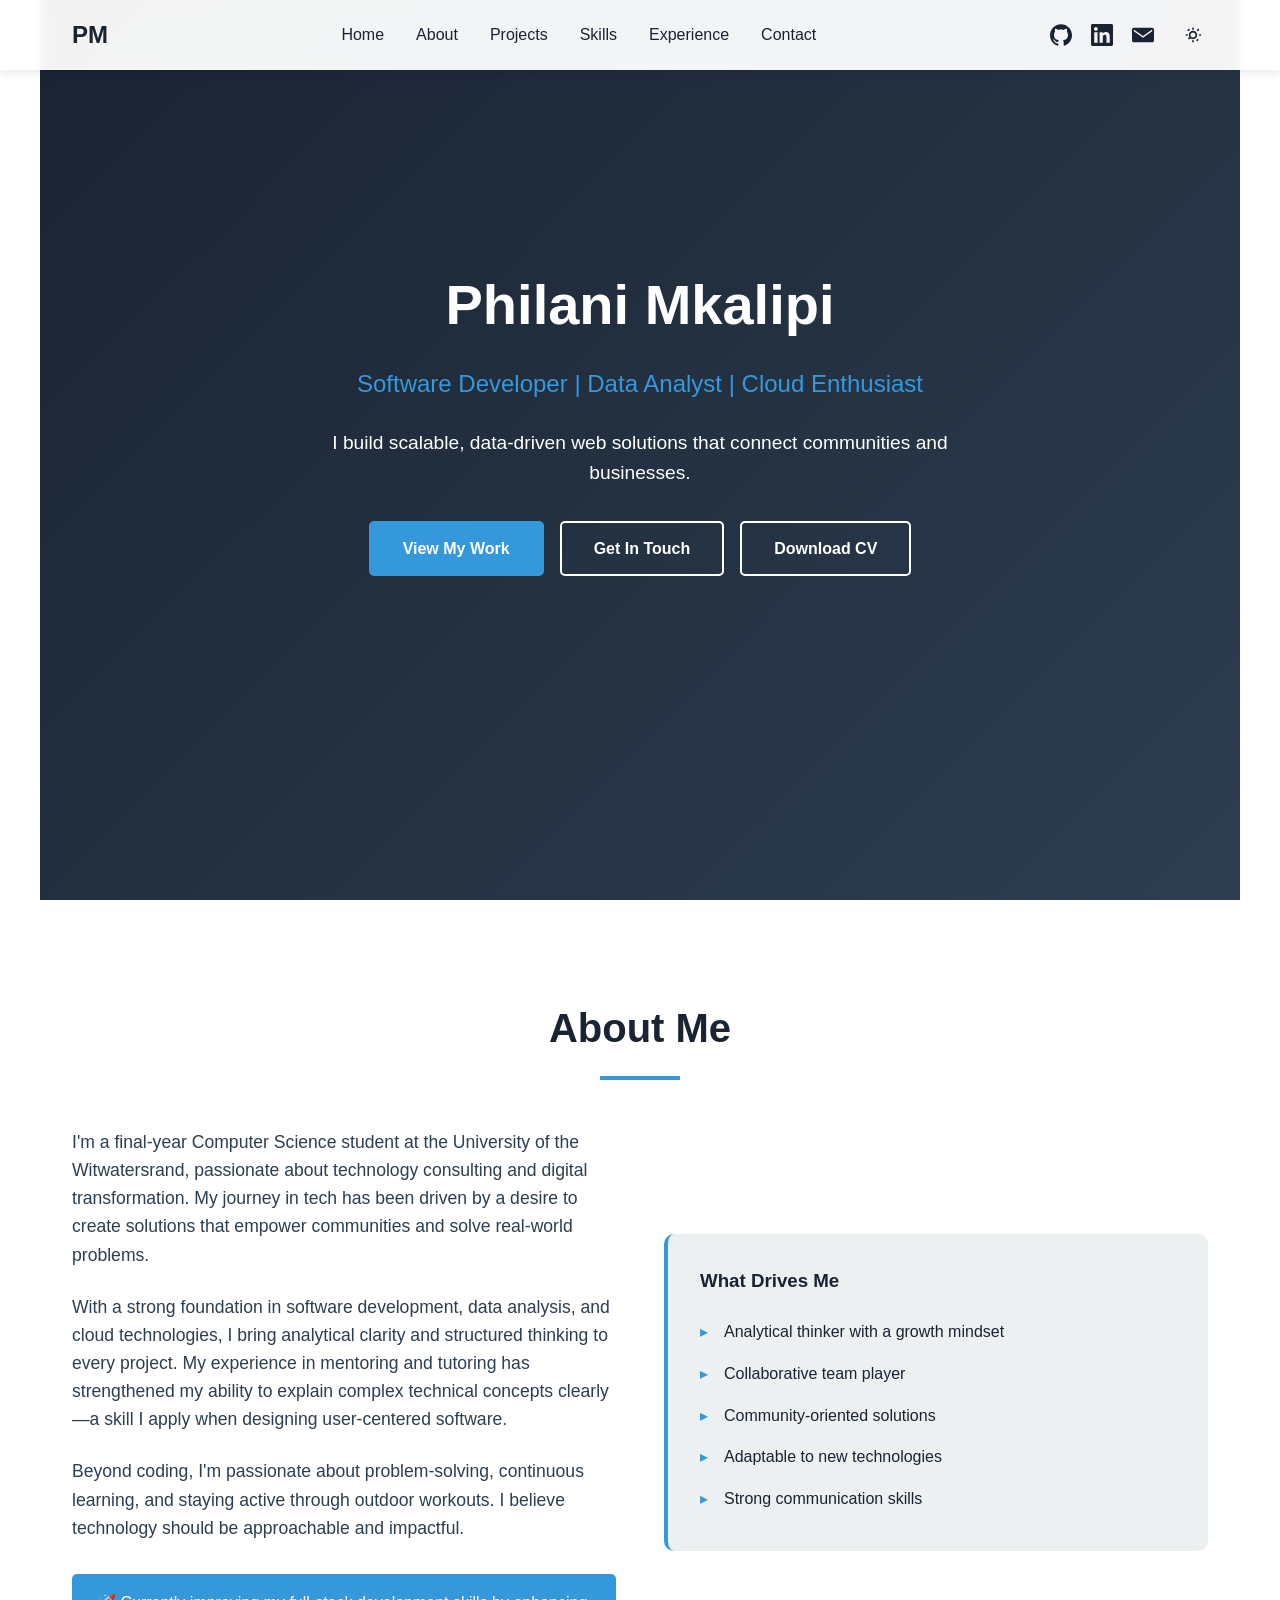
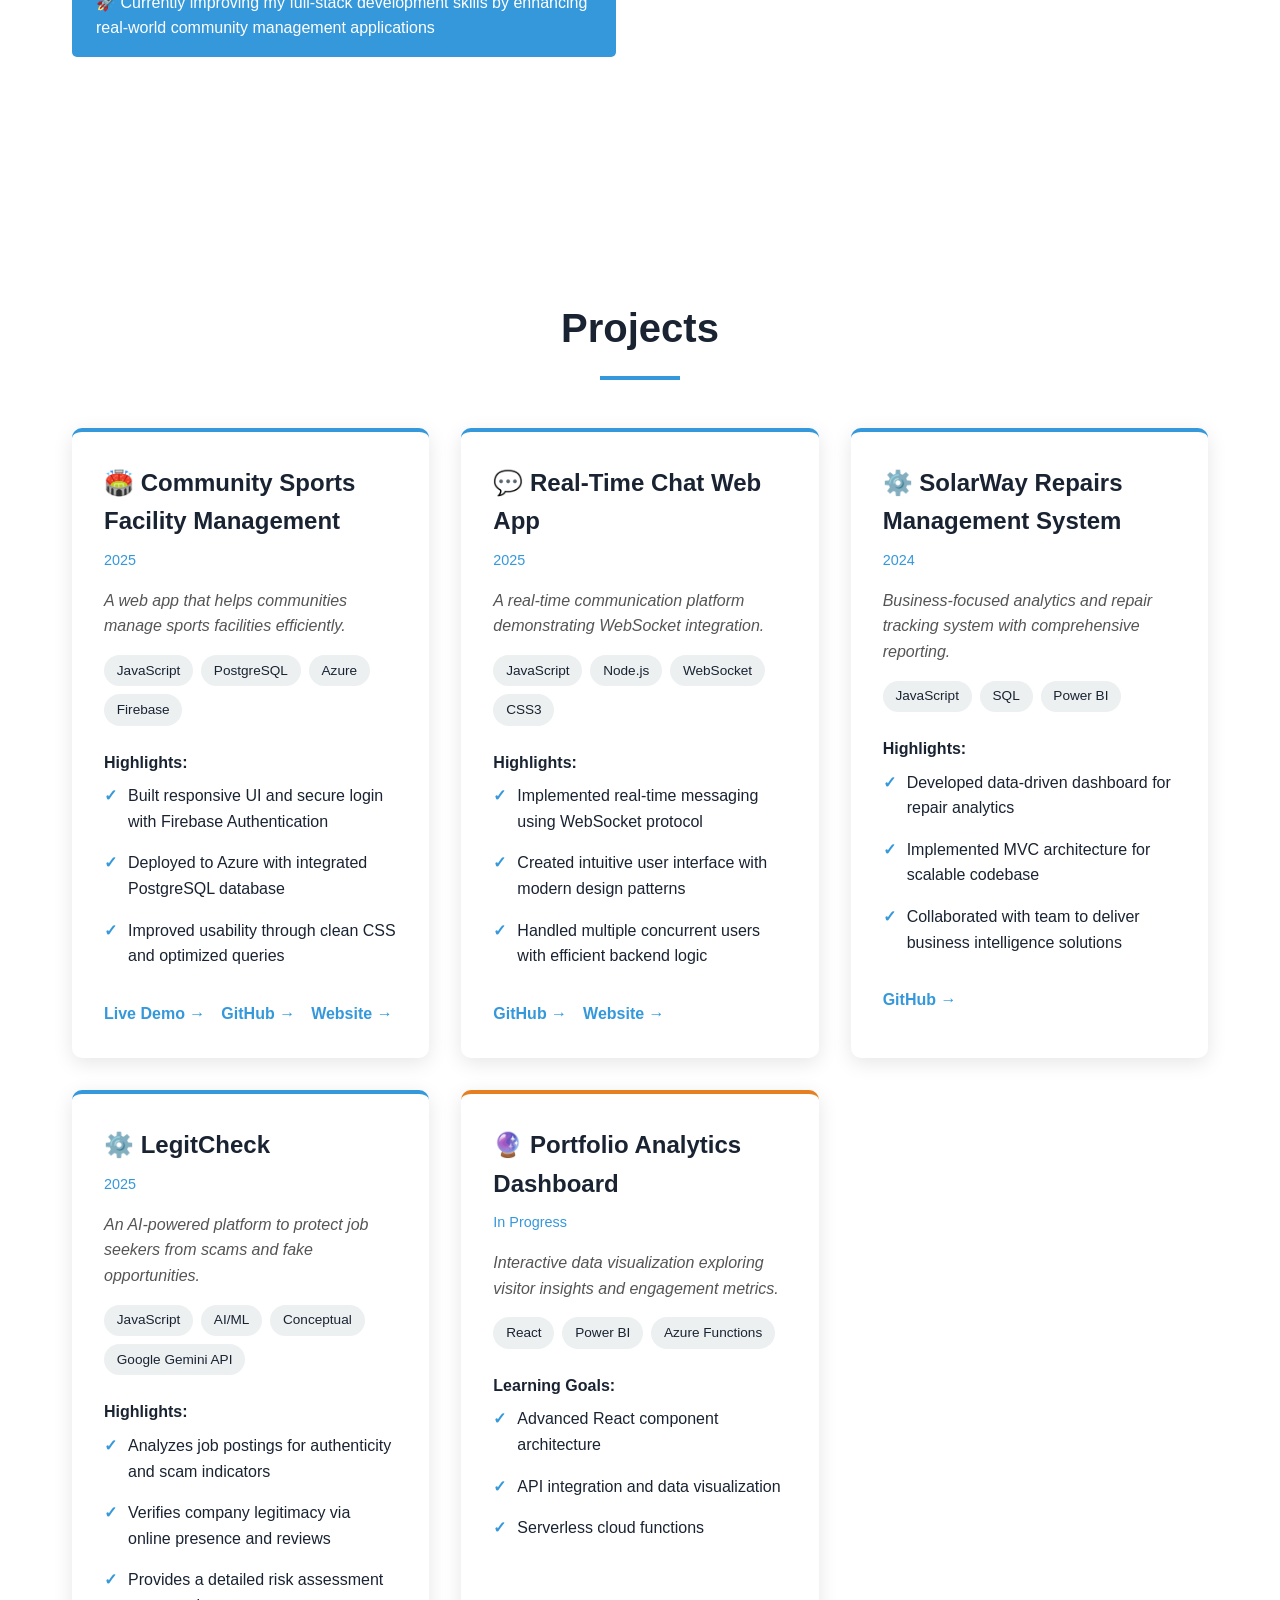
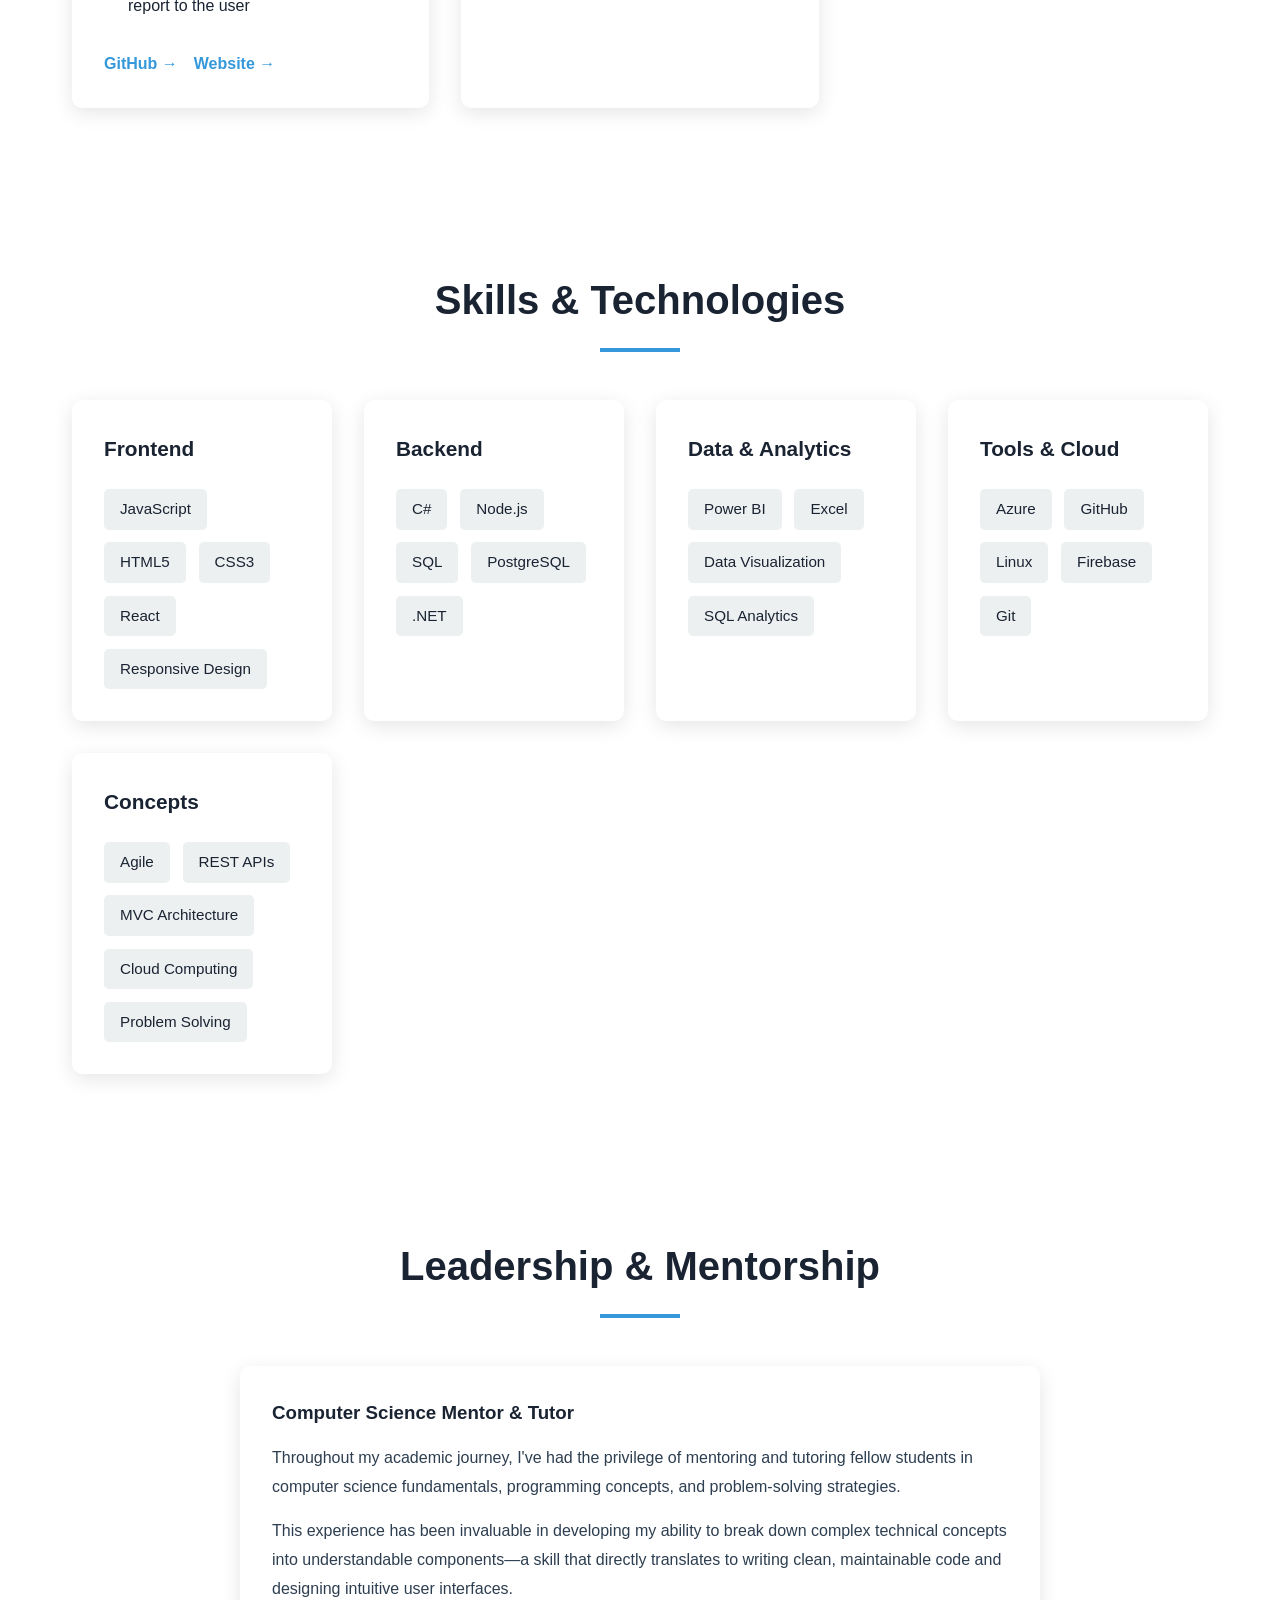
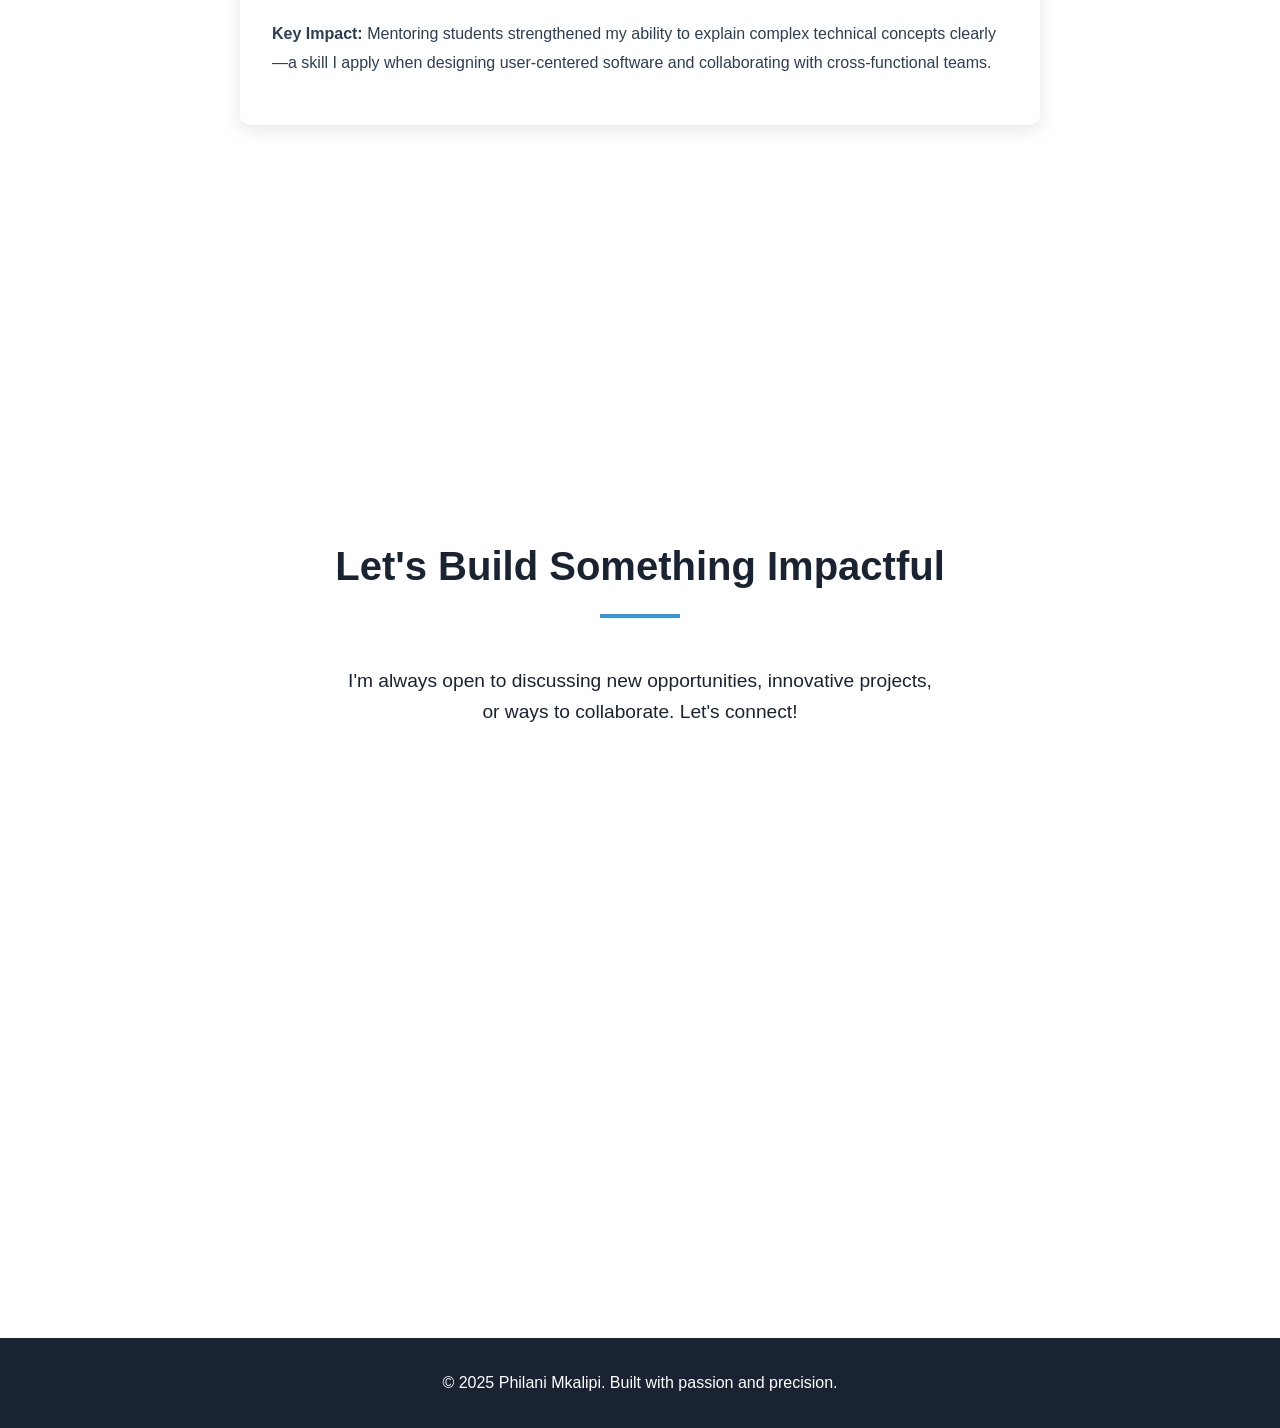
==== index.html @ 0d0d0438 "portfolio" ====
<!DOCTYPE html>
<html lang="en">
<head>
    <meta charset="UTF-8">
    <meta name="viewport" content="width=device-width, initial-scale=1.0">
    <title>Philani Mkalipi - Software Developer</title>
    <link rel="stylesheet" href="portfolio.css">
    <script src="portfolio.js" defer></script>
</head>
<body>
    <nav class="navbar">
        <div class="nav-container">
            <div class="logo">PM</div>
            <ul class="nav-links">
                <li><a href="#home">Home</a></li>
                <li><a href="#about">About</a></li>
                <li><a href="#projects">Projects</a></li>
                <li><a href="#skills">Skills</a></li>
                <li><a href="#experience">Experience</a></li>
                <li><a href="#contact">Contact</a></li>
            </ul>
            <!-- New Nav Controls -->
            <div class="nav-controls">
                <div class="social-links">
                    <a href="https://github.com/Philani101" target="_blank" aria-label="GitHub Profile">
                        <svg viewBox="0 0 24 24" xmlns="http://www.w3.org/2000/svg"><path d="M12 .297c-6.63 0-12 5.373-12 12 0 5.303 3.438 9.8 8.205 11.385.6.113.82-.258.82-.577 0-.285-.01-1.04-.015-2.04-3.338.724-4.042-1.61-4.042-1.61C4.422 18.07 3.633 17.7 3.633 17.7c-1.087-.744.084-.729.084-.729 1.205.084 1.838 1.236 1.838 1.236 1.07 1.835 2.809 1.305 3.495.998.108-.776.417-1.305.76-1.605-2.665-.3-5.466-1.332-5.466-5.93 0-1.31.465-2.38 1.235-3.22-.135-.303-.54-1.523.105-3.176 0 0 1.005-.322 3.3 1.23.96-.267 1.98-.399 3-.405 1.02.006 2.04.138 3 .405 2.28-1.552 3.285-1.23 3.285-1.23.645 1.653.24 2.873.12 3.176.765.84 1.23 1.91 1.23 3.22 0 4.61-2.805 5.625-5.475 5.92.42.36.81 1.096.81 2.22 0 1.606-.015 2.896-.015 3.286 0 .315.21.69.825.57C20.565 22.092 24 17.592 24 12.297 24 5.67 18.627.297 12 .297z"/></svg>
                    </a>
                    <a href="https://www.linkedin.com/in/philani-mkalipi-507024239" target="_blank" aria-label="LinkedIn Profile">
                        <svg viewBox="0 0 24 24" xmlns="http://www.w3.org/2000/svg"><path d="M20.447 20.452h-3.554v-5.569c0-1.328-.027-3.037-1.852-3.037-1.853 0-2.136 1.445-2.136 2.939v5.667H9.351V9h3.414v1.561h.046c.477-.9 1.637-1.85 3.37-1.85 3.601 0 4.267 2.37 4.267 5.455v6.286zM5.337 7.433c-1.144 0-2.063-.926-2.063-2.065 0-1.138.92-2.063 2.063-2.063 1.14 0 2.064.925 2.064 2.063 0 1.139-.925 2.065-2.064 2.065zm1.782 13.019H3.555V9h3.564v11.452zM22.225 0H1.771C.792 0 0 .774 0 1.729v20.542C0 23.227.792 24 1.771 24h20.451C23.2 24 24 23.227 24 22.271V1.729C24 .774 23.2 0 22.225 0z"/></svg>
                    </a>
                    <a href="mailto:philanimkalipi@gmail.com" aria-label="Send an Email">
                        <svg viewBox="0 0 24 24" xmlns="http://www.w3.org/2000/svg"><path d="M22 4H2C.9 4 0 4.9 0 6v12c0 1.1.9 2 2 2h20c1.1 0 2-.9 2-2V6c0-1.1-.9-2-2-2zm0 4l-10 7L2 8V6l10 7 10-7v2z"/></svg>
                    </a>
                </div>
                <button id="theme-toggle" class="theme-toggle-btn" aria-label="Toggle dark mode">
                    <svg class="icon-sun" viewBox="0 0 24 24" xmlns="http://www.w3.org/2000/svg"><path d="M12 9c-1.65 0-3 1.35-3 3s1.35 3 3 3 3-1.35 3-3-1.35-3-3-3zM12 17c-2.76 0-5-2.24-5-5s2.24-5 5-5 5 2.24 5 5-2.24 5-5 5zM12 3c-.55 0-1 .45-1 1v1c0 .55.45 1 1 1s1-.45 1-1V4c0-.55-.45-1-1-1zM19.07 4.93c-.39-.39-1.02-.39-1.41 0l-.71.71c-.39.39-.39 1.02 0 1.41.39.39 1.02.39 1.41 0l.71-.71c.39-.39.39-1.02 0-1.41zM21 11h-1c-.55 0-1 .45-1 1s.45 1 1 1h1c.55 0 1-.45 1-1s-.45-1-1-1zM18.36 16.95c-.39-.39-1.02-.39-1.41 0l-.71.71c-.39.39-.39 1.02 0 1.41.39.39 1.02.39 1.41 0l.71-.71c.39-.39.39-1.02 0-1.41zM13 19v1c0 .55-.45 1-1 1s-1-.45-1-1v-1c0-.55.45-1 1-1s1 .45 1 1zM6.36 16.95c.39.39 1.02.39 1.41 0l.71-.71c.39-.39.39-1.02 0-1.41-.39-.39-1.02-.39-1.41 0l-.71.71c-.39.39-.39-1.02 0-1.41zM5 13H4c-.55 0-1-.45-1-1s.45-1 1-1h1c.55 0 1 .45 1 1s-.45 1-1 1zM5.64 7.05c.39.39 1.02.39 1.41 0l.71-.71c.39-.39.39-1.02 0-1.41-.39-.39-1.02-.39-1.41 0l-.71.71c-.39.39-.39 1.02 0 1.41z"/></svg>
                    <svg class="icon-moon" viewBox="0 0 24 24" xmlns="http://www.w3.org/2000/svg"><path d="M9.37 2.69C4.93 3.99 1.5 8.09 1.5 13c0 4.41 3.59 8 8 8 3.53 0 6.47-2.31 7.6-5.5.17-.5-.09-1.06-.59-1.24-.5-.18-1.06.09-1.24.59-.83 2.22-2.94 3.65-5.27 3.65-3.03 0-5.5-2.47-5.5-5.5 0-2.84 2.17-5.18 4.95-5.47.53-.05 0.94-.5 0.94-1.04 0-.53-.42-0.98-.95-1.04z"/></svg>
                </button>
            </div>
        </div>
    </nav>

    <section id="home" class="hero">
        <h1>Philani Mkalipi</h1>
        <h2>Software Developer | Data Analyst | Cloud Enthusiast</h2>
        <p>I build scalable, data-driven web solutions that connect communities and businesses.</p>
        <div class="cta-buttons">
            <a href="#projects" class="btn btn-primary">View My Work</a>
            <a href="#contact" class="btn btn-secondary">Get In Touch</a>
            <a href="/images/CV(recent-1).pdf" class="btn btn-secondary" download="Philani_Mkalipi_CV.pdf">Download CV</a>
        </div>
    </section>

    <section id="about">
        <h2 class="section-title">About Me</h2>
        <div class="about-content">
            <div class="about-text">
                <p>I'm a final-year Computer Science student at the University of the Witwatersrand, passionate about technology consulting and digital transformation. My journey in tech has been driven by a desire to create solutions that empower communities and solve real-world problems.</p>
                <p>With a strong foundation in software development, data analysis, and cloud technologies, I bring analytical clarity and structured thinking to every project. My experience in mentoring and tutoring has strengthened my ability to explain complex technical concepts clearly—a skill I apply when designing user-centered software.</p>
                <p>Beyond coding, I'm passionate about problem-solving, continuous learning, and staying active through outdoor workouts. I believe technology should be approachable and impactful.</p>
                <div class="currently-working">
                    🚀 Currently improving my full-stack development skills by enhancing real-world community management applications
                </div>
            </div>
            <div class="about-highlights">
                <h3>What Drives Me</h3>
                <ul>
                    <li>Analytical thinker with a growth mindset</li>
                    <li>Collaborative team player</li>
                    <li>Community-oriented solutions</li>
                    <li>Adaptable to new technologies</li>
                    <li>Strong communication skills</li>
                </ul>
            </div>
        </div>
    </section>

    <section id="projects">
        <h2 class="section-title">Projects</h2>
        <div class="projects-grid">
            <!-- Added data-bg-image and wrapped content in .project-content -->
            <div class="project-card" data-bg-image="/images/SportX_Logo.png">
                <div class="project-content">
                    <h3>🏟️ Community Sports Facility Management</h3>
                    <p class="project-year">2025</p>
                    <p class="project-tagline">A web app that helps communities manage sports facilities efficiently.</p>
                    <div class="project-stack">
                        <span class="tech-tag">JavaScript</span>
                        <span class="tech-tag">PostgreSQL</span>
                        <span class="tech-tag">Azure</span>
                        <span class="tech-tag">Firebase</span>
                    </div>
                    <div class="project-highlights">
                        <strong>Highlights:</strong>
                        <ul>
                            <li>Built responsive UI and secure login with Firebase Authentication</li>
                            <li>Deployed to Azure with integrated PostgreSQL database</li>
                            <li>Improved usability through clean CSS and optimized queries</li>
                        </ul>
                    </div>
                    <div class="project-links">
                        <a href="https://www.youtube.com/watch?v=jfMZiX79gh4" class="project-link">Live Demo →</a>
                        <a href="https://github.com/Shar-06/ProjectX_Dev_Hub" class="project-link">GitHub →</a>
                        <a href="https://sportx-dgd3ccama7ahh5aq.canadacentral-01.azurewebsites.net" class="project-link">Website →</a>
                    </div>
                </div>
            </div>

            <div class="project-card" data-bg-image="https://placehold.co/600x400/2ecc71/white?text=Real-Time+Chat+App">
                <div class="project-content">
                    <h3>💬 Real-Time Chat Web App</h3>
                    <p class="project-year">2025</p>
                    <p class="project-tagline">A real-time communication platform demonstrating WebSocket integration.</p>
                    <div class="project-stack">
                        <span class="tech-tag">JavaScript</span>
                        <span class="tech-tag">Node.js</span>
                        <span class="tech-tag">WebSocket</span>
                        <span class="tech-tag">CSS3</span>
                    </div>
                    <div class="project-highlights">
                        <strong>Highlights:</strong>
                        <ul>
                            <li>Implemented real-time messaging using WebSocket protocol</li>
                            <li>Created intuitive user interface with modern design patterns</li>
                            <li>Handled multiple concurrent users with efficient backend logic</li>
                        </ul>
                    </div>
                    <div class="project-links">
                        <a href="https://github.com/Philani101/Chat-App" class="project-link">GitHub →</a>
                        <a href="https://word-xchange.onrender.com/" class="project-link">Website →</a>
                    </div>
                </div>
            </div>

            <div class="project-card" data-bg-image="/images/IS.jpg">
                <div class="project-content">
                    <h3>⚙️ SolarWay Repairs Management System</h3>
                    <p class="project-year">2024</p>
                    <p class="project-tagline">Business-focused analytics and repair tracking system with comprehensive reporting.</p>
                    <div class="project-stack">
                        <span class="tech-tag">JavaScript</span>
                        <span class="tech-tag">SQL</span>
                        <span class="tech-tag">Power BI</span>
                    </div>
                    <div class="project-highlights">
                        <strong>Highlights:</strong>
                        <ul>
                            <li>Developed data-driven dashboard for repair analytics</li>
                            <li>Implemented MVC architecture for scalable codebase</li>
                            <li>Collaborated with team to deliver business intelligence solutions</li>
                        </ul>
                    </div>
                    <div class="project-links">
                        <a href="https://github.com/Philani101/Information-Systems-SolarWay" class="project-link">GitHub →</a>
                    </div>
                </div>
            </div>

            <div class="project-card" data-bg-image="/images/legitcheck.png">
                <div class="project-content">
                    <h3>⚙️ LegitCheck</h3>
                    <p class="project-year">2025</p>
                    <p class="project-tagline">An AI-powered platform to protect job seekers from scams and fake opportunities.</p>
                    <div class="project-stack">
                        <span class="tech-tag">JavaScript</span>
                        <span class="tech-tag">AI/ML</span>
                        <span class="tech-tag">Conceptual</span>
                        <span class="tech-tag">Google Gemini API</span>
                    </div>
                    <div class="project-highlights">
                        <strong>Highlights:</strong>
                        <ul>
                            <li>Analyzes job postings for authenticity and scam indicators</li>
                            <li>Verifies company legitimacy via online presence and reviews</li>
                            <li>Provides a detailed risk assessment report to the user</li>
                        </ul>
                    </div>
                    <div class="project-links">
                        <a href="https://github.com/TheSkulkers/LegitCheck" class="project-link">GitHub →</a>
                        <a href="https://legitcheck-bdbmb4ajc9deh0ag.canadacentral-01.azurewebsites.net" class="project-link">Website →</a>
                    </div>
                </div>
            </div>

            <div class="project-card in-progress" data-bg-image="https://placehold.co/600x400/e67e22/white?text=Portfolio+Analytics">
                <div class="project-content">
                    <h3>🔮 Portfolio Analytics Dashboard</h3>
                    <p class="project-year">In Progress</p>
                    <p class="project-tagline">Interactive data visualization exploring visitor insights and engagement metrics.</p>
                    <div class="project-stack">
                        <span class="tech-tag">React</span>
                        <span class="tech-tag">Power BI</span>
                        <span class="tech-tag">Azure Functions</span>
                    </div>
                    <div class="project-highlights">
                        <strong>Learning Goals:</strong>
                        <ul>
                            <li>Advanced React component architecture</li>
                            <li>API integration and data visualization</li>
                            <li>Serverless cloud functions</li>
                        </ul>
                    </div>
                </div>
            </div>
        </div>
    </section>

    <section id="skills">
        <h2 class="section-title">Skills & Technologies</h2>
        <div class="skills-container">
            <div class="skill-category">
                <h3>Frontend</h3>
                <div class="skill-list">
                    <span class="skill-item">JavaScript</span>
                    <span class="skill-item">HTML5</span>
                    <span class="skill-item">CSS3</span>
                    <span class="skill-item">React</span>
                    <span class="skill-item">Responsive Design</span>
                </div>
            </div>
            <div class="skill-category">
                <h3>Backend</h3>
                <div class="skill-list">
                    <span class="skill-item">C#</span>
                    <span class="skill-item">Node.js</span>
                    <span class="skill-item">SQL</span>
                    <span class="skill-item">PostgreSQL</span>
                    <span class="skill-item">.NET</span>
                </div>
            </div>
            <div class="skill-category">
                <h3>Data & Analytics</h3>
                <div class="skill-list">
                    <span class="skill-item">Power BI</span>
                    <span class="skill-item">Excel</span>
                    <span class="skill-item">Data Visualization</span>
                    <span class="skill-item">SQL Analytics</span>
                </div>
            </div>
            <div class="skill-category">
                <h3>Tools & Cloud</h3>
                <div class="skill-list">
                    <span class="skill-item">Azure</span>
                    <span class="skill-item">GitHub</span>
                    <span class="skill-item">Linux</span>
                    <span class="skill-item">Firebase</span>
                    <span class="skill-item">Git</span>
                </div>
            </div>
            <div class="skill-category">
                <h3>Concepts</h3>
                <div class="skill-list">
                    <span class="skill-item">Agile</span>
                    <span class="skill-item">REST APIs</span>
                    <span class="skill-item">MVC Architecture</span>
                    <span class="skill-item">Cloud Computing</span>
                    <span class="skill-item">Problem Solving</span>
                </div>
            </div>
        </div>
    </section>

    <section id="experience">
        <h2 class="section-title">Leadership & Mentorship</h2>
        <div class="experience-container">
            <div class="experience-card">
                <h3>Computer Science Mentor & Tutor</h3>
                <p>Throughout my academic journey, I've had the privilege of mentoring and tutoring fellow students in computer science fundamentals, programming concepts, and problem-solving strategies.</p>
                <p>This experience has been invaluable in developing my ability to break down complex technical concepts into understandable components—a skill that directly translates to writing clean, maintainable code and designing intuitive user interfaces.</p>
                <p><strong>Key Impact:</strong> Mentoring students strengthened my ability to explain complex technical concepts clearly—a skill I apply when designing user-centered software and collaborating with cross-functional teams.</p>
            </div>
        </div>
    </section>

    <section id="contact" class="contact">
        <h2 class="section-title">Let's Build Something Impactful</h2>
        <div class="contact-content">
            <p style="font-size: 1.2rem; margin-bottom: 2rem;">I'm always open to discussing new opportunities, innovative projects, or ways to collaborate. Let's connect!</p>
            <!-- Removed the old contact-info div -->
        </div>
    </section>

    <footer>
        <p>&copy; 2025 Philani Mkalipi. Built with passion and precision.</p>
    </footer>
</body>
</html>
---- portfolio.css ----
* {
            margin: 0;
            padding: 0;
            box-sizing: border-box;
        }

        :root {
            /* Light Mode (Default) */
            --bg-primary: #ffffff;
            --bg-secondary: #ecf0f1;
            --bg-nav: rgba(255, 255, 255, 0.95);
            --text-primary: #1a2332;
            --text-secondary: #2d3e50;
            --text-hero: #ffffff;
            --hero-bg: linear-gradient(135deg, #1a2332 0%, #2d3e50 100%);
            --accent: #3498db;
            --accent-orange: #e67e22;
            --card-shadow: 0 5px 20px rgba(0,0,0,0.1);
            --card-hover-shadow: 0 10px 30px rgba(0,0,0,0.2);
            --nav-shadow: 0 2px 10px rgba(0,0,0,0.1);
            --icon-fill: #1a2332;
        }

        body.dark-mode {
            /* Dark Mode */
            --bg-primary: #0f172a; /* Darkest */
            --bg-secondary: #1e293b; /* Lighter dark */
            --bg-nav: rgba(15, 23, 42, 0.95); /* Darkest, semi-transparent */
            --text-primary: #f1f5f9; /* Lightest text */
            --text-secondary: #cbd5e1; /* Secondary text */
            --text-hero: #f1f5f9;
            --hero-bg: linear-gradient(135deg, #0f172a 0%, #1e293b 100%);
            --accent: #38bdf8; /* Brighter blue */
            --accent-orange: #f97316; /* Brighter orange */
            --card-shadow: 0 5px 20px rgba(0,0,0,0.3);
            --card-hover-shadow: 0 10px 30px rgba(0,0,0,0.5);
            --nav-shadow: 0 2px 10px rgba(0,0,0,0.4);
            --icon-fill: #f1f5f9;
        }

        body {
            font-family: 'Segoe UI', Tahoma, Geneva, Verdana, sans-serif;
            line-height: 1.6;
            background: var(--bg-primary);
            color: var(--text-primary);
            overflow-x: hidden;
            transition: background 0.3s ease, color 0.3s ease;
        }

        .navbar {
            position: fixed;
            top: 0;
            width: 100%;
            background: var(--bg-nav);
            backdrop-filter: blur(5px);
            box-shadow: var(--nav-shadow);
            z-index: 1000;
            transition: all 0.3s ease;
        }

        .nav-container {
            max-width: 1200px;
            margin: 0 auto;
            display: flex;
            justify-content: space-between;
            align-items: center;
            padding: 1rem 2rem;
        }

        .logo {
            font-size: 1.5rem;
            font-weight: bold;
            color: var(--text-primary);
            transition: color 0.3s;
        }

        .nav-links {
            display: flex;
            list-style: none;
            gap: 2rem;
        }

        .nav-links a {
            text-decoration: none;
            color: var(--text-primary);
            transition: color 0.3s;
        }

        .nav-links a:hover {
            color: var(--accent);
        }
        
        .nav-controls {
            display: flex;
            align-items: center;
            gap: 1.5rem;
        }

        .social-links {
            display: flex;
            gap: 1.2rem;
        }

        .social-links a {
            display: inline-block;
            line-height: 0;
        }

        .social-links svg {
            width: 22px;
            height: 22px;
            fill: var(--icon-fill);
            transition: fill 0.3s, transform 0.3s;
        }

        .social-links a:hover svg {
            fill: var(--accent);
            transform: scale(1.1);
        }

        .theme-toggle-btn {
            background: none;
            border: none;
            cursor: pointer;
            padding: 5px;
            border-radius: 50%;
            display: flex;
            align-items: center;
            justify-content: center;
            transition: background 0.3s;
        }
        
        .theme-toggle-btn:hover {
            background: var(--bg-secondary);
        }

        .theme-toggle-btn svg {
            width: 20px;
            height: 20px;
            fill: var(--icon-fill);
        }

        /* Toggle icon visibility */
        .theme-toggle-btn .icon-moon { display: none; }
        .theme-toggle-btn .icon-sun { display: block; }
        
        body.dark-mode .theme-toggle-btn .icon-moon { display: block; }
        body.dark-mode .theme-toggle-btn .icon-sun { display: none; }


        section {
            min-height: 100vh;
            padding: 6rem 2rem 4rem;
            max-width: 1200px;
            margin: 0 auto;
        }

        .hero {
            display: flex;
            flex-direction: column;
            justify-content: center;
            align-items: center;
            text-align: center;
            background: var(--hero-bg);
            color: var(--text-hero);
            padding-top: 0;
            min-height: 100vh;
            transition: background 0.3s;
        }

        .hero h1 {
            font-size: 3.5rem;
            margin-bottom: 1rem;
            animation: fadeInUp 1s ease;
        }

        .hero h2 {
            font-size: 1.5rem;
            font-weight: 300;
            margin-bottom: 1.5rem;
            color: var(--accent);
            animation: fadeInUp 1.2s ease;
        }

        .hero p {
            font-size: 1.2rem;
            max-width: 700px;
            margin-bottom: 2rem;
            animation: fadeInUp 1.4s ease;
        }

        .cta-buttons {
            display: flex;
            gap: 1rem;
            animation: fadeInUp 1.6s ease;
        }

        .btn {
            padding: 0.8rem 2rem;
            border-radius: 5px;
            text-decoration: none;
            font-weight: 600;
            transition: all 0.3s;
            display: inline-block;
        }

        .btn-primary {
            background: var(--accent);
            color: var(--text-hero);
            border: 2px solid var(--accent);
        }

        .btn-primary:hover {
            background: transparent;
            color: var(--text-hero);
            transform: translateY(-2px);
        }

        .btn-secondary {
            background: transparent;
            color: var(--text-hero);
            border: 2px solid var(--text-hero);
        }

        .btn-secondary:hover {
            background: var(--text-hero);
            color: var(--text-primary);
            transform: translateY(-2px);
        }

        @keyframes fadeInUp {
            from {
                opacity: 0;
                transform: translateY(30px);
            }
            to {
                opacity: 1;
                transform: translateY(0);
            }
        }

        .section-title {
            font-size: 2.5rem;
            margin-bottom: 3rem;
            text-align: center;
            position: relative;
        }

        .section-title::after {
            content: '';
            display: block;
            width: 80px;
            height: 4px;
            background: var(--accent);
            margin: 1rem auto;
        }

        .about-content {
            display: grid;
            grid-template-columns: 1fr 1fr;
            gap: 3rem;
            align-items: center;
        }

        .about-text p {
            margin-bottom: 1.5rem;
            font-size: 1.1rem;
            color: var(--text-secondary);
        }
        
        body.dark-mode .about-text p {
             color: var(--text-secondary);
        }

        .about-highlights {
            background: var(--bg-secondary);
            padding: 2rem;
            border-radius: 10px;
            border-left: 4px solid var(--accent);
            transition: background 0.3s;
        }

        .about-highlights h3 {
            margin-bottom: 1rem;
            color: var(--text-primary);
        }

        .about-highlights ul {
            list-style: none;
        }

        .about-highlights li {
            padding: 0.5rem 0;
            padding-left: 1.5rem;
            position: relative;
        }

        .about-highlights li::before {
            content: '▸';
            position: absolute;
            left: 0;
            color: var(--accent);
        }

        .currently-working {
            background: var(--accent);
            color: var(--text-hero);
            padding: 1rem 1.5rem;
            border-radius: 5px;
            margin-top: 2rem;
            font-weight: 500;
        }

        .projects-grid {
            display: grid;
            grid-template-columns: repeat(auto-fit, minmax(350px, 1fr));
            gap: 2rem;
        }

        .project-card {
            background: var(--bg-primary);
            border-radius: 10px;
            padding: 2rem;
            box-shadow: var(--card-shadow);
            border-top: 4px solid var(--accent);
            
            /* Styles for hover effect */
            background-size: cover;
            background-position: center;
            background-blend-mode: multiply;
            position: relative;
            overflow: hidden;
            transition: transform 0.3s, box-shadow 0.3s, background-color 0.4s ease;
        }

        .project-card:hover {
            transform: translateY(-10px);
            box-shadow: var(--card-hover-shadow);
            background-color: var(--text-secondary); /* This acts as the overlay */
        }
        
        .project-content {
             transition: color 0.4s ease;
        }

        .project-card:hover .project-content,
        .project-card:hover .project-content *,
        .project-card:hover .project-content .project-link {
            color: var(--text-hero) !important;
        }

        .project-card:hover .project-content .project-year {
            color: var(--accent) !important;
        }
        
        .project-card:hover .project-content .tech-tag {
            background: rgba(255, 255, 255, 0.2);
            color: var(--text-hero) !important;
        }

        .project-card:hover .project-content .project-link:hover {
            color: var(--accent) !important;
            text-shadow: 0 0 8px var(--accent);
        }

        .project-card h3 {
            color: var(--text-primary);
            margin-bottom: 0.5rem;
            font-size: 1.5rem;
        }

        .project-year {
            color: var(--accent);
            font-size: 0.9rem;
            margin-bottom: 1rem;
        }

        .project-tagline {
            font-style: italic;
            color: #555;
            margin-bottom: 1rem;
        }
        
        body.dark-mode .project-tagline {
            color: var(--text-secondary);
        }

        .project-stack {
            display: flex;
            flex-wrap: wrap;
            gap: 0.5rem;
            margin: 1rem 0;
        }

        .tech-tag {
            background: var(--bg-secondary);
            padding: 0.3rem 0.8rem;
            border-radius: 20px;
            font-size: 0.85rem;
            color: var(--text-primary);
            transition: background 0.3s, color 0.3s;
        }

        .project-highlights {
            margin: 1.5rem 0;
        }

        .project-highlights ul {
            list-style: none;
        }

        .project-highlights li {
            padding: 0.5rem 0;
            padding-left: 1.5rem;
            position: relative;
        }

        .project-highlights li::before {
            content: '✓';
            position: absolute;
            left: 0;
            color: var(--accent);
            font-weight: bold;
        }

        .project-links {
            display: flex;
            gap: 1rem;
            margin-top: 1.5rem;
        }

        .project-link {
            text-decoration: none;
            color: var(--accent);
            font-weight: 600;
            transition: color 0.3s;
        }

        .project-link:hover {
            color: var(--accent-orange);
        }

        .in-progress {
            border-top-color: var(--accent-orange);
        }

        .skills-container {
            display: grid;
            grid-template-columns: repeat(auto-fit, minmax(250px, 1fr));
            gap: 2rem;
        }

        .skill-category {
            background: var(--bg-primary);
            padding: 2rem;
            border-radius: 10px;
            box-shadow: var(--card-shadow);
            transition: background 0.3s, box-shadow 0.3s;
        }

        .skill-category h3 {
            color: var(--text-primary);
            margin-bottom: 1.5rem;
            font-size: 1.3rem;
        }

        .skill-list {
            display: flex;
            flex-wrap: wrap;
            gap: 0.8rem;
        }

        .skill-item {
            background: var(--bg-secondary);
            padding: 0.5rem 1rem;
            border-radius: 5px;
            font-size: 0.95rem;
            color: var(--text-primary);
            transition: background 0.3s, color 0.3s;
        }

        .experience-container {
            max-width: 800px;
            margin: 0 auto;
        }

        .experience-card {
            background: var(--bg-primary);
            padding: 2rem;
            border-radius: 10px;
            box-shadow: var(--card-shadow);
            margin-bottom: 2rem;
            transition: background 0.3s, box-shadow 0.3s;
        }

        .experience-card h3 {
            color: var(--text-primary);
            margin-bottom: 1rem;
        }

        .experience-card p {
            margin-bottom: 1rem;
            line-height: 1.8;
            color: var(--text-secondary);
        }
        
        body.dark-mode .experience-card p {
            color: var(--text-secondary);
        }

        .contact {
            text-align: center;
        }

        .contact-content {
            max-width: 600px;
            margin: 0 auto;
        }

        /* Removed .contact-info styles as links are now in navbar */

        footer {
            background: var(--text-primary);
            color: var(--bg-primary);
            text-align: center;
            padding: 2rem;
            transition: background 0.3s, color 0.3s;
        }
        
        body.dark-mode footer {
             background: #0f172a; /* Darkest */
             color: var(--text-primary);
        }

        @media (max-width: 768px) {
            .hero h1 {
                font-size: 2.5rem;
            }

            .about-content {
                grid-template-columns: 1fr;
            }

            .nav-links {
                /* Hide text links on mobile, or move to a hamburger menu */
                display: none; 
            }
            
            .nav-container {
                padding: 0.8rem 1rem;
            }
            
            .nav-controls {
                gap: 1rem;
            }
            
            .social-links svg {
                width: 20px;
                height: 20px;
            }
            
            .theme-toggle-btn svg {
                width: 18px;
                height: 18px;
            }

            .projects-grid {
                grid-template-columns: 1fr;
            }
        }
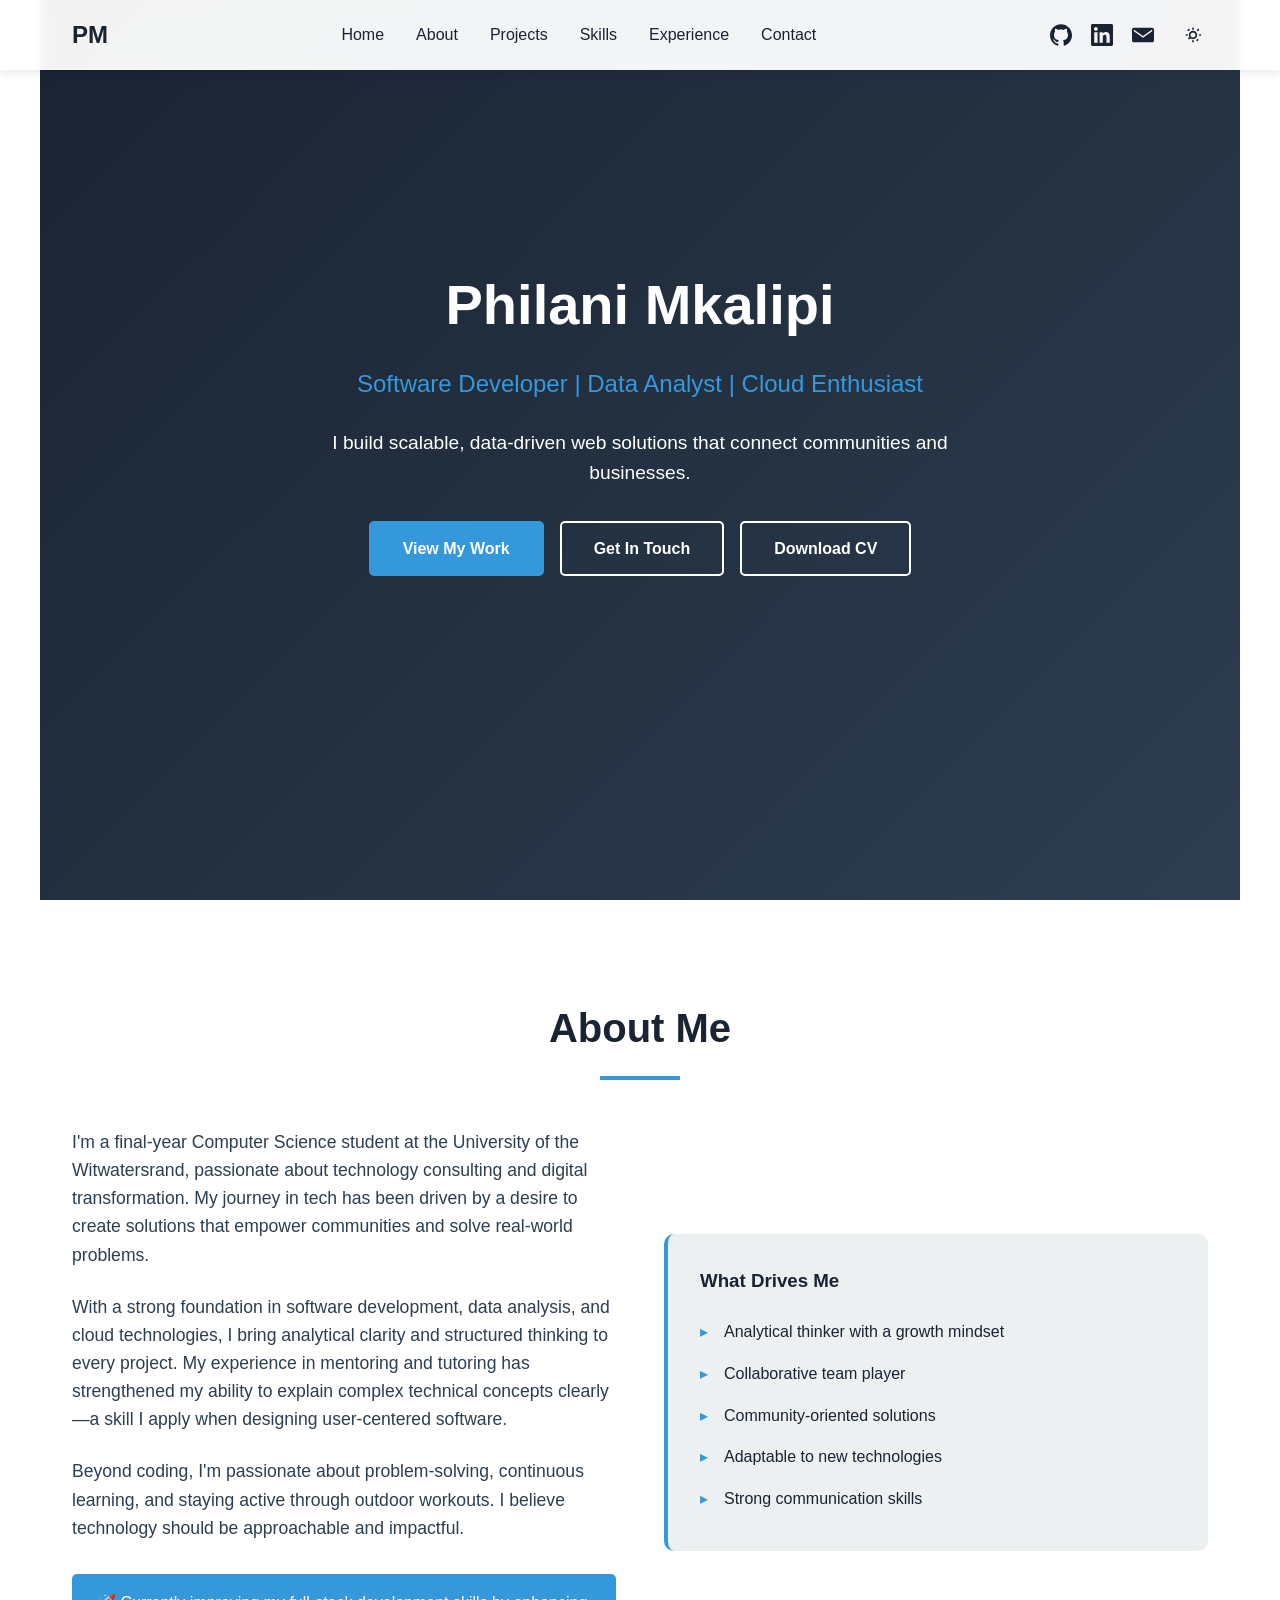
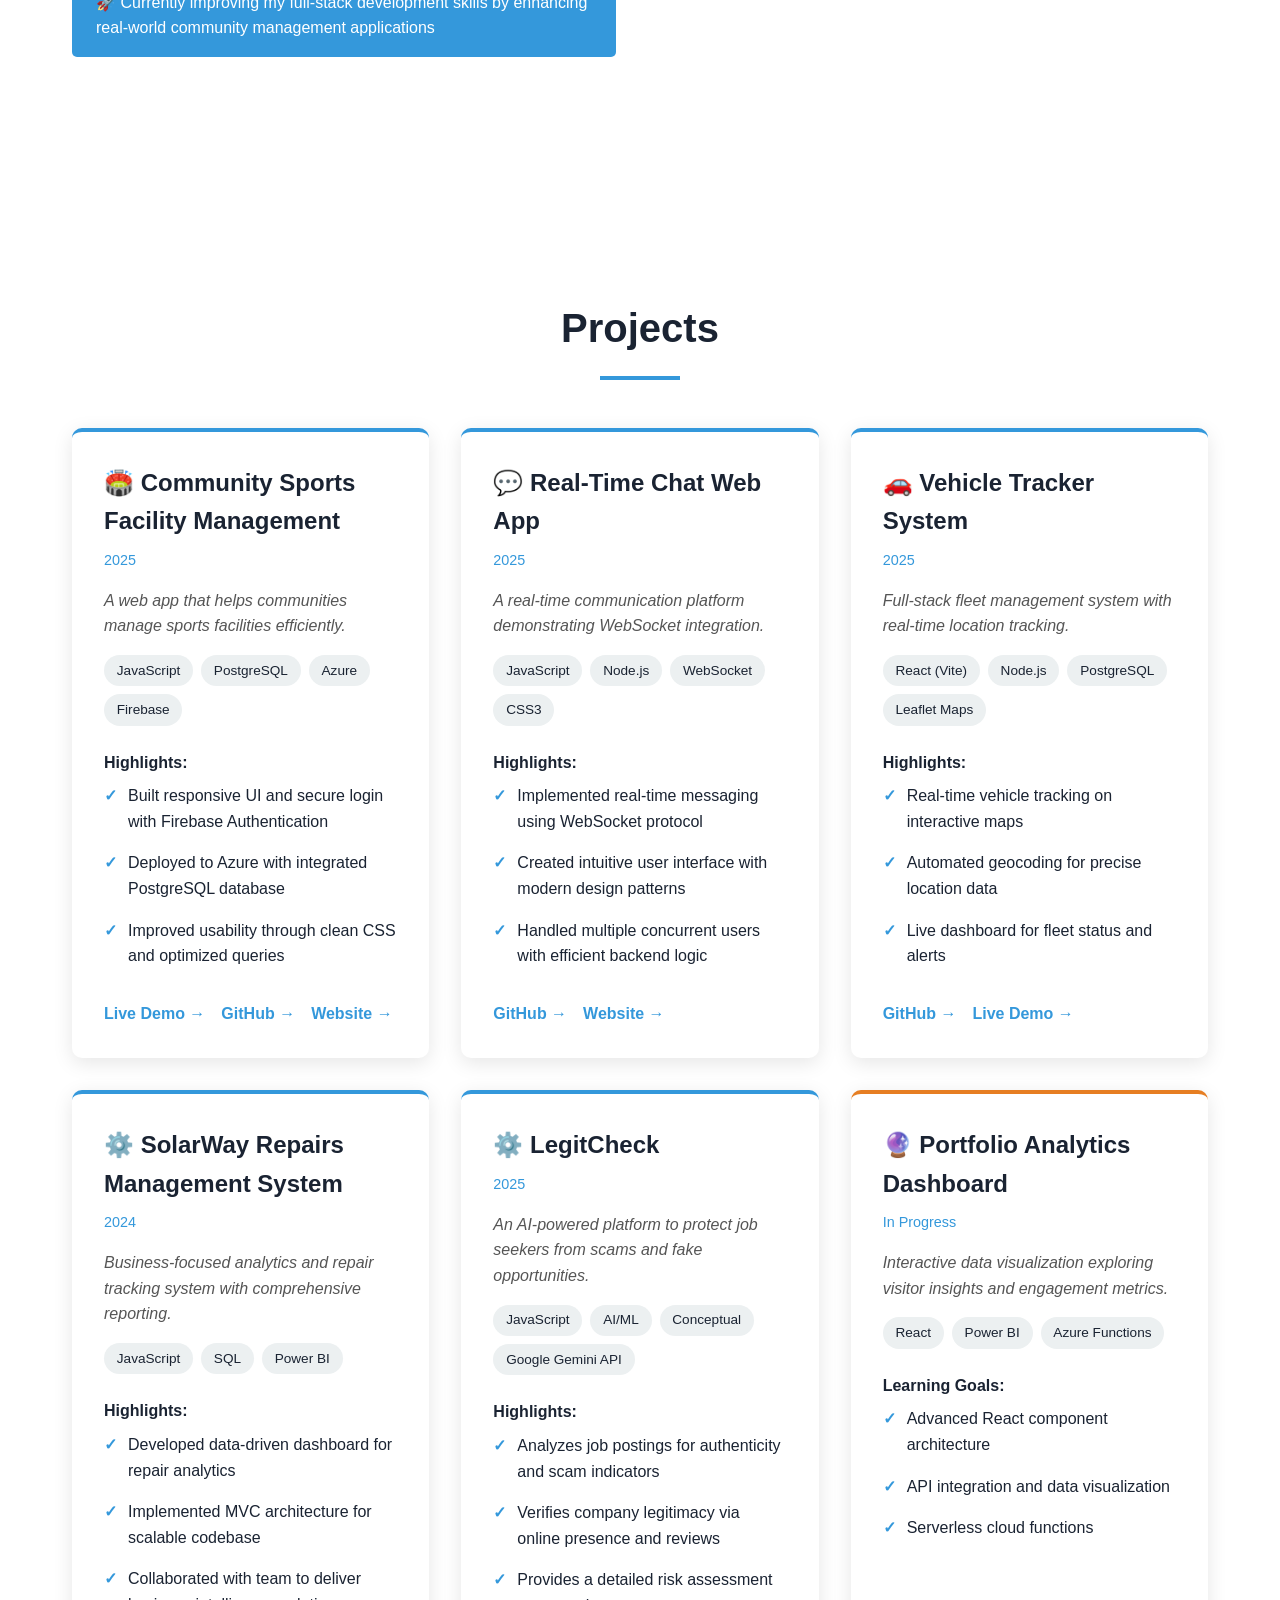
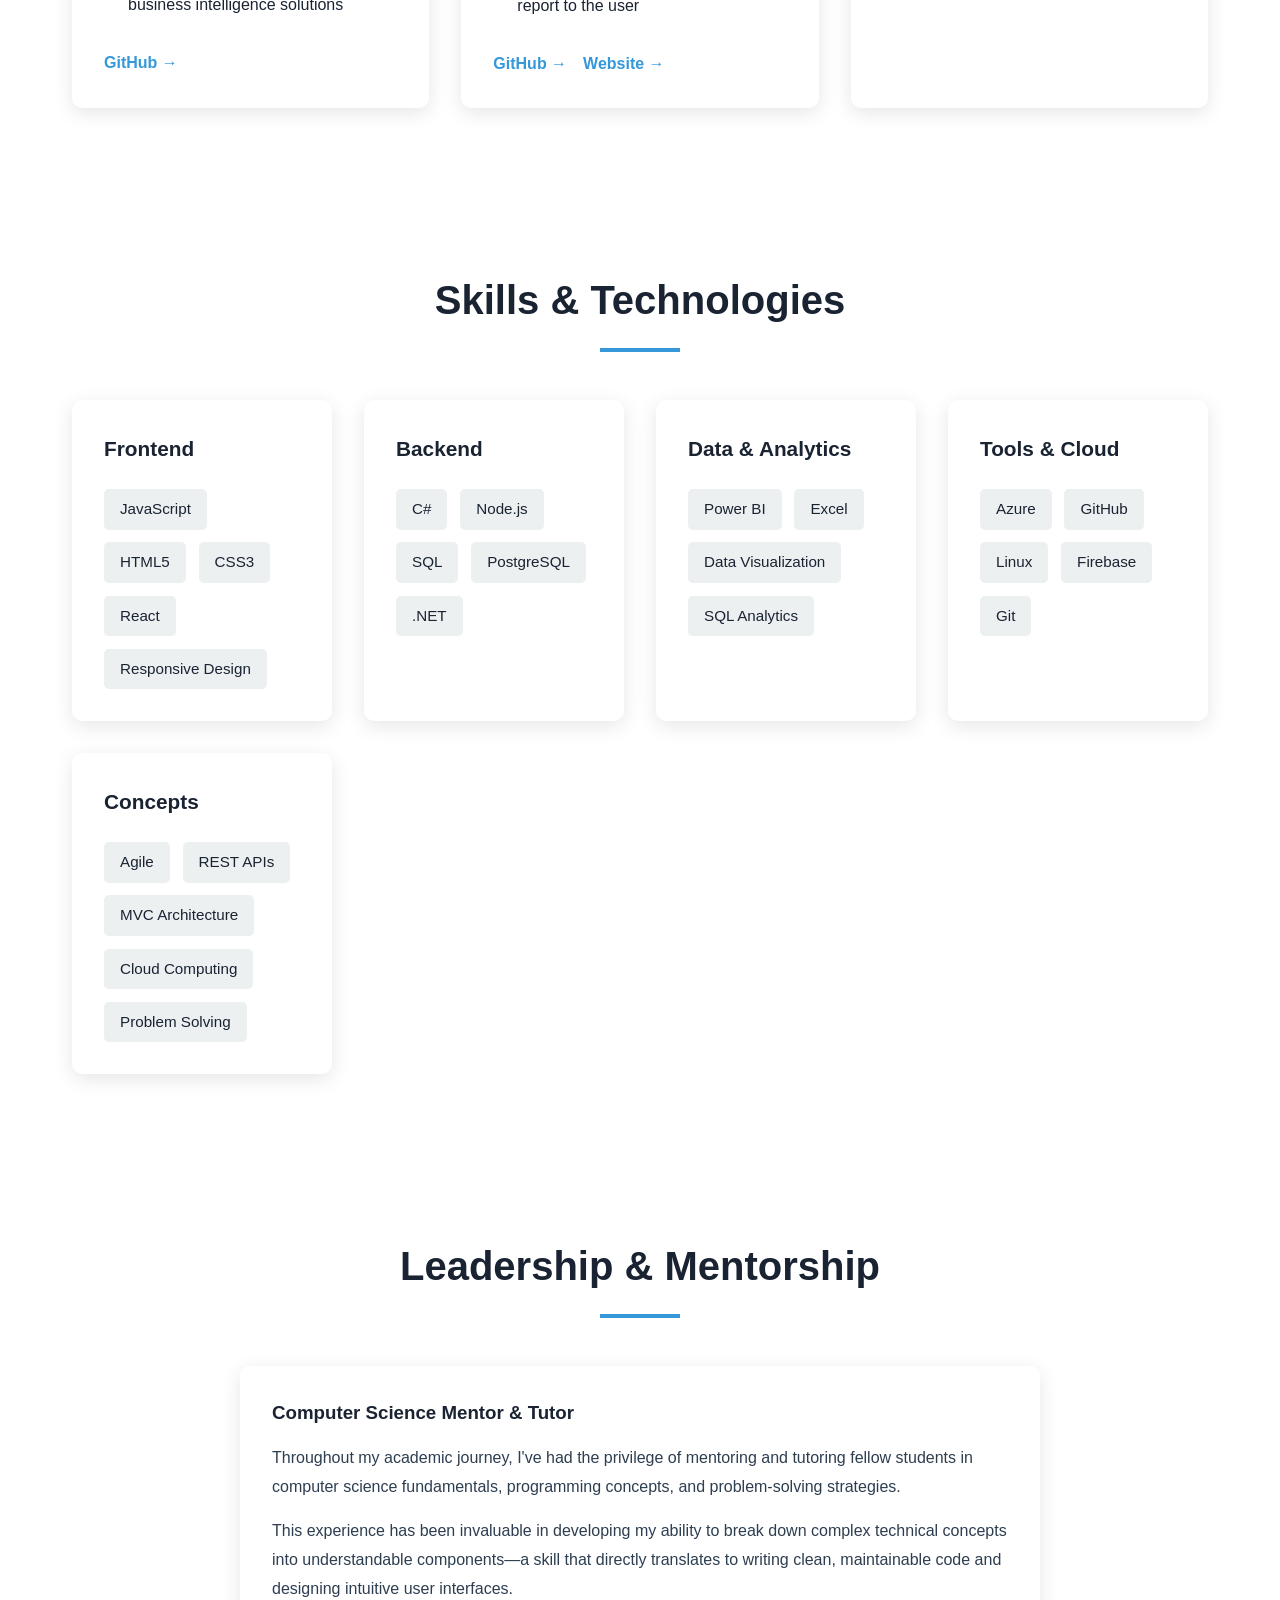
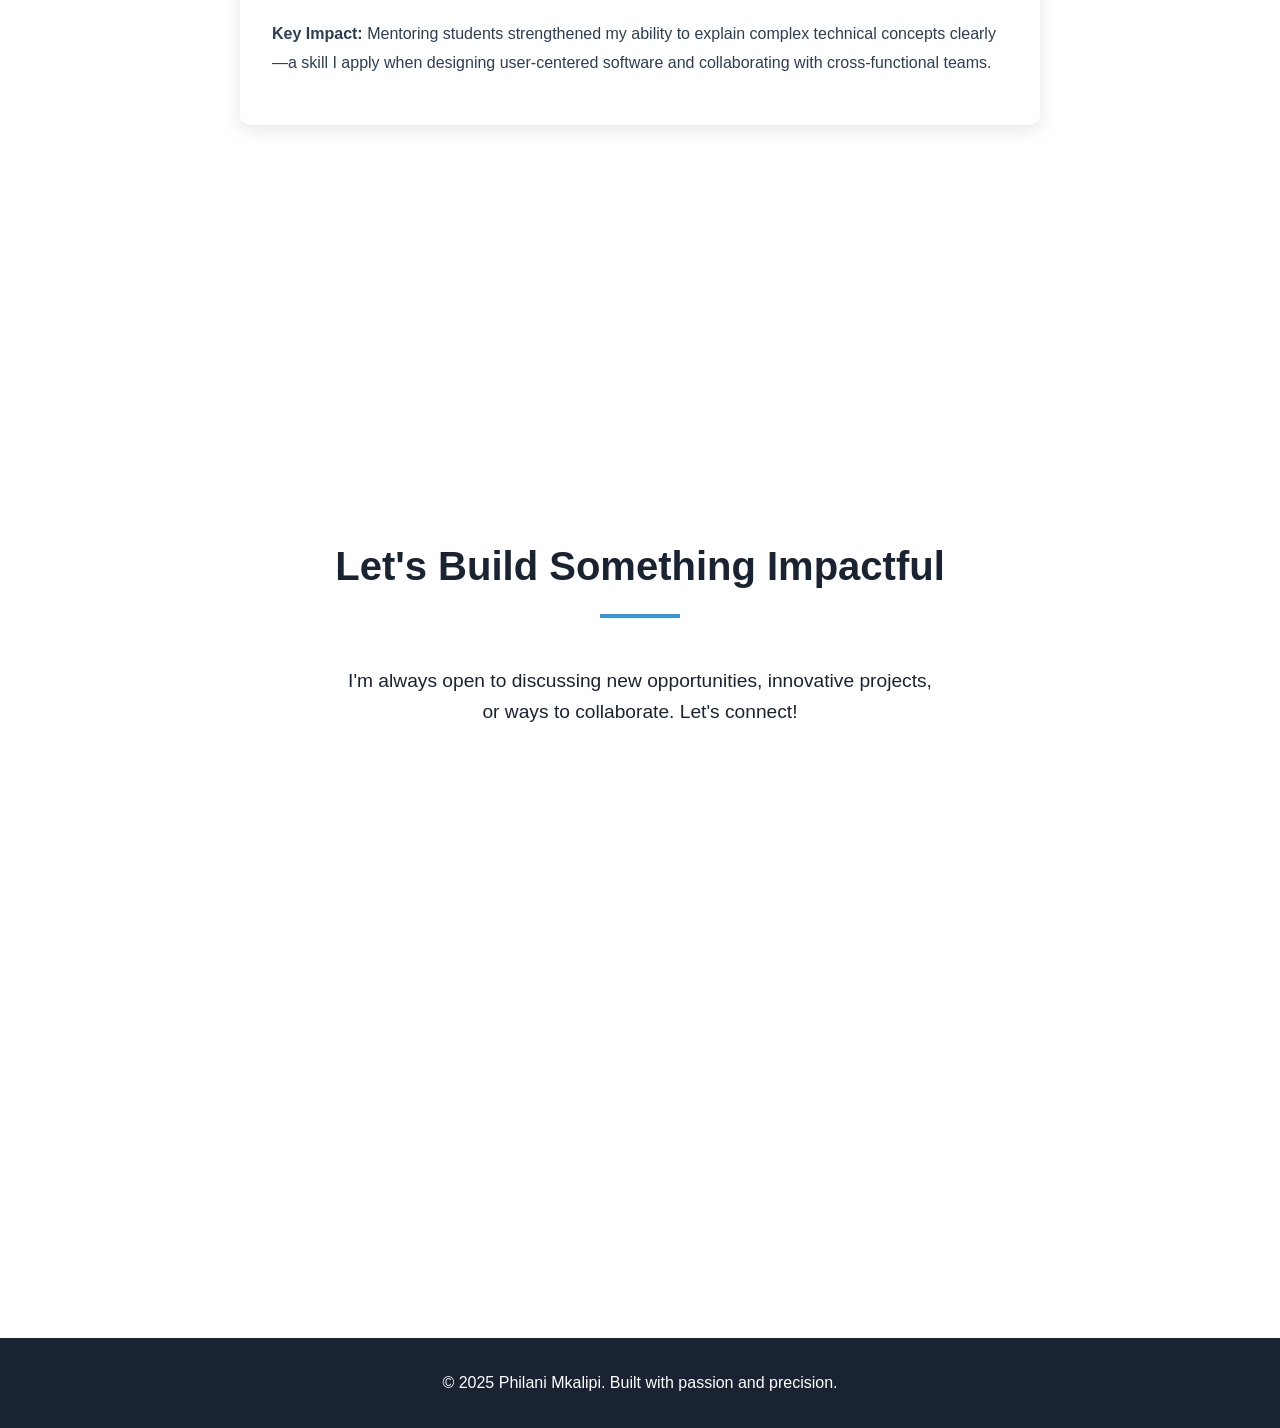
==== commit 783d2776: "moved files" ====
--- a/index.html
+++ b/index.html
@@ -1,287 +1,313 @@
-<!DOCTYPE html>
-<html lang="en">
-<head>
-    <meta charset="UTF-8">
-    <meta name="viewport" content="width=device-width, initial-scale=1.0">
-    <title>Philani Mkalipi - Software Developer</title>
-    <link rel="stylesheet" href="portfolio.css">
-    <script src="portfolio.js" defer></script>
-</head>
-<body>
-    <nav class="navbar">
-        <div class="nav-container">
-            <div class="logo">PM</div>
-            <ul class="nav-links">
-                <li><a href="#home">Home</a></li>
-                <li><a href="#about">About</a></li>
-                <li><a href="#projects">Projects</a></li>
-                <li><a href="#skills">Skills</a></li>
-                <li><a href="#experience">Experience</a></li>
-                <li><a href="#contact">Contact</a></li>
-            </ul>
-            <!-- New Nav Controls -->
-            <div class="nav-controls">
-                <div class="social-links">
-                    <a href="https://github.com/Philani101" target="_blank" aria-label="GitHub Profile">
-                        <svg viewBox="0 0 24 24" xmlns="http://www.w3.org/2000/svg"><path d="M12 .297c-6.63 0-12 5.373-12 12 0 5.303 3.438 9.8 8.205 11.385.6.113.82-.258.82-.577 0-.285-.01-1.04-.015-2.04-3.338.724-4.042-1.61-4.042-1.61C4.422 18.07 3.633 17.7 3.633 17.7c-1.087-.744.084-.729.084-.729 1.205.084 1.838 1.236 1.838 1.236 1.07 1.835 2.809 1.305 3.495.998.108-.776.417-1.305.76-1.605-2.665-.3-5.466-1.332-5.466-5.93 0-1.31.465-2.38 1.235-3.22-.135-.303-.54-1.523.105-3.176 0 0 1.005-.322 3.3 1.23.96-.267 1.98-.399 3-.405 1.02.006 2.04.138 3 .405 2.28-1.552 3.285-1.23 3.285-1.23.645 1.653.24 2.873.12 3.176.765.84 1.23 1.91 1.23 3.22 0 4.61-2.805 5.625-5.475 5.92.42.36.81 1.096.81 2.22 0 1.606-.015 2.896-.015 3.286 0 .315.21.69.825.57C20.565 22.092 24 17.592 24 12.297 24 5.67 18.627.297 12 .297z"/></svg>
-                    </a>
-                    <a href="https://www.linkedin.com/in/philani-mkalipi-507024239" target="_blank" aria-label="LinkedIn Profile">
-                        <svg viewBox="0 0 24 24" xmlns="http://www.w3.org/2000/svg"><path d="M20.447 20.452h-3.554v-5.569c0-1.328-.027-3.037-1.852-3.037-1.853 0-2.136 1.445-2.136 2.939v5.667H9.351V9h3.414v1.561h.046c.477-.9 1.637-1.85 3.37-1.85 3.601 0 4.267 2.37 4.267 5.455v6.286zM5.337 7.433c-1.144 0-2.063-.926-2.063-2.065 0-1.138.92-2.063 2.063-2.063 1.14 0 2.064.925 2.064 2.063 0 1.139-.925 2.065-2.064 2.065zm1.782 13.019H3.555V9h3.564v11.452zM22.225 0H1.771C.792 0 0 .774 0 1.729v20.542C0 23.227.792 24 1.771 24h20.451C23.2 24 24 23.227 24 22.271V1.729C24 .774 23.2 0 22.225 0z"/></svg>
-                    </a>
-                    <a href="mailto:philanimkalipi@gmail.com" aria-label="Send an Email">
-                        <svg viewBox="0 0 24 24" xmlns="http://www.w3.org/2000/svg"><path d="M22 4H2C.9 4 0 4.9 0 6v12c0 1.1.9 2 2 2h20c1.1 0 2-.9 2-2V6c0-1.1-.9-2-2-2zm0 4l-10 7L2 8V6l10 7 10-7v2z"/></svg>
-                    </a>
-                </div>
-                <button id="theme-toggle" class="theme-toggle-btn" aria-label="Toggle dark mode">
-                    <svg class="icon-sun" viewBox="0 0 24 24" xmlns="http://www.w3.org/2000/svg"><path d="M12 9c-1.65 0-3 1.35-3 3s1.35 3 3 3 3-1.35 3-3-1.35-3-3-3zM12 17c-2.76 0-5-2.24-5-5s2.24-5 5-5 5 2.24 5 5-2.24 5-5 5zM12 3c-.55 0-1 .45-1 1v1c0 .55.45 1 1 1s1-.45 1-1V4c0-.55-.45-1-1-1zM19.07 4.93c-.39-.39-1.02-.39-1.41 0l-.71.71c-.39.39-.39 1.02 0 1.41.39.39 1.02.39 1.41 0l.71-.71c.39-.39.39-1.02 0-1.41zM21 11h-1c-.55 0-1 .45-1 1s.45 1 1 1h1c.55 0 1-.45 1-1s-.45-1-1-1zM18.36 16.95c-.39-.39-1.02-.39-1.41 0l-.71.71c-.39.39-.39 1.02 0 1.41.39.39 1.02.39 1.41 0l.71-.71c.39-.39.39-1.02 0-1.41zM13 19v1c0 .55-.45 1-1 1s-1-.45-1-1v-1c0-.55.45-1 1-1s1 .45 1 1zM6.36 16.95c.39.39 1.02.39 1.41 0l.71-.71c.39-.39.39-1.02 0-1.41-.39-.39-1.02-.39-1.41 0l-.71.71c-.39.39-.39-1.02 0-1.41zM5 13H4c-.55 0-1-.45-1-1s.45-1 1-1h1c.55 0 1 .45 1 1s-.45 1-1 1zM5.64 7.05c.39.39 1.02.39 1.41 0l.71-.71c.39-.39.39-1.02 0-1.41-.39-.39-1.02-.39-1.41 0l-.71.71c-.39.39-.39 1.02 0 1.41z"/></svg>
-                    <svg class="icon-moon" viewBox="0 0 24 24" xmlns="http://www.w3.org/2000/svg"><path d="M9.37 2.69C4.93 3.99 1.5 8.09 1.5 13c0 4.41 3.59 8 8 8 3.53 0 6.47-2.31 7.6-5.5.17-.5-.09-1.06-.59-1.24-.5-.18-1.06.09-1.24.59-.83 2.22-2.94 3.65-5.27 3.65-3.03 0-5.5-2.47-5.5-5.5 0-2.84 2.17-5.18 4.95-5.47.53-.05 0.94-.5 0.94-1.04 0-.53-.42-0.98-.95-1.04z"/></svg>
-                </button>
-            </div>
-        </div>
-    </nav>
-
-    <section id="home" class="hero">
-        <h1>Philani Mkalipi</h1>
-        <h2>Software Developer | Data Analyst | Cloud Enthusiast</h2>
-        <p>I build scalable, data-driven web solutions that connect communities and businesses.</p>
-        <div class="cta-buttons">
-            <a href="#projects" class="btn btn-primary">View My Work</a>
-            <a href="#contact" class="btn btn-secondary">Get In Touch</a>
-            <a href="/images/CV(recent-1).pdf" class="btn btn-secondary" download="Philani_Mkalipi_CV.pdf">Download CV</a>
-        </div>
-    </section>
-
-    <section id="about">
-        <h2 class="section-title">About Me</h2>
-        <div class="about-content">
-            <div class="about-text">
-                <p>I'm a final-year Computer Science student at the University of the Witwatersrand, passionate about technology consulting and digital transformation. My journey in tech has been driven by a desire to create solutions that empower communities and solve real-world problems.</p>
-                <p>With a strong foundation in software development, data analysis, and cloud technologies, I bring analytical clarity and structured thinking to every project. My experience in mentoring and tutoring has strengthened my ability to explain complex technical concepts clearly—a skill I apply when designing user-centered software.</p>
-                <p>Beyond coding, I'm passionate about problem-solving, continuous learning, and staying active through outdoor workouts. I believe technology should be approachable and impactful.</p>
-                <div class="currently-working">
-                    🚀 Currently improving my full-stack development skills by enhancing real-world community management applications
-                </div>
-            </div>
-            <div class="about-highlights">
-                <h3>What Drives Me</h3>
-                <ul>
-                    <li>Analytical thinker with a growth mindset</li>
-                    <li>Collaborative team player</li>
-                    <li>Community-oriented solutions</li>
-                    <li>Adaptable to new technologies</li>
-                    <li>Strong communication skills</li>
-                </ul>
-            </div>
-        </div>
-    </section>
-
-    <section id="projects">
-        <h2 class="section-title">Projects</h2>
-        <div class="projects-grid">
-            <!-- Added data-bg-image and wrapped content in .project-content -->
-            <div class="project-card" data-bg-image="/images/SportX_Logo.png">
-                <div class="project-content">
-                    <h3>🏟️ Community Sports Facility Management</h3>
-                    <p class="project-year">2025</p>
-                    <p class="project-tagline">A web app that helps communities manage sports facilities efficiently.</p>
-                    <div class="project-stack">
-                        <span class="tech-tag">JavaScript</span>
-                        <span class="tech-tag">PostgreSQL</span>
-                        <span class="tech-tag">Azure</span>
-                        <span class="tech-tag">Firebase</span>
-                    </div>
-                    <div class="project-highlights">
-                        <strong>Highlights:</strong>
-                        <ul>
-                            <li>Built responsive UI and secure login with Firebase Authentication</li>
-                            <li>Deployed to Azure with integrated PostgreSQL database</li>
-                            <li>Improved usability through clean CSS and optimized queries</li>
-                        </ul>
-                    </div>
-                    <div class="project-links">
-                        <a href="https://www.youtube.com/watch?v=jfMZiX79gh4" class="project-link">Live Demo →</a>
-                        <a href="https://github.com/Shar-06/ProjectX_Dev_Hub" class="project-link">GitHub →</a>
-                        <a href="https://sportx-dgd3ccama7ahh5aq.canadacentral-01.azurewebsites.net" class="project-link">Website →</a>
-                    </div>
-                </div>
-            </div>
-
-            <div class="project-card" data-bg-image="https://placehold.co/600x400/2ecc71/white?text=Real-Time+Chat+App">
-                <div class="project-content">
-                    <h3>💬 Real-Time Chat Web App</h3>
-                    <p class="project-year">2025</p>
-                    <p class="project-tagline">A real-time communication platform demonstrating WebSocket integration.</p>
-                    <div class="project-stack">
-                        <span class="tech-tag">JavaScript</span>
-                        <span class="tech-tag">Node.js</span>
-                        <span class="tech-tag">WebSocket</span>
-                        <span class="tech-tag">CSS3</span>
-                    </div>
-                    <div class="project-highlights">
-                        <strong>Highlights:</strong>
-                        <ul>
-                            <li>Implemented real-time messaging using WebSocket protocol</li>
-                            <li>Created intuitive user interface with modern design patterns</li>
-                            <li>Handled multiple concurrent users with efficient backend logic</li>
-                        </ul>
-                    </div>
-                    <div class="project-links">
-                        <a href="https://github.com/Philani101/Chat-App" class="project-link">GitHub →</a>
-                        <a href="https://word-xchange.onrender.com/" class="project-link">Website →</a>
-                    </div>
-                </div>
-            </div>
-
-            <div class="project-card" data-bg-image="/images/IS.jpg">
-                <div class="project-content">
-                    <h3>⚙️ SolarWay Repairs Management System</h3>
-                    <p class="project-year">2024</p>
-                    <p class="project-tagline">Business-focused analytics and repair tracking system with comprehensive reporting.</p>
-                    <div class="project-stack">
-                        <span class="tech-tag">JavaScript</span>
-                        <span class="tech-tag">SQL</span>
-                        <span class="tech-tag">Power BI</span>
-                    </div>
-                    <div class="project-highlights">
-                        <strong>Highlights:</strong>
-                        <ul>
-                            <li>Developed data-driven dashboard for repair analytics</li>
-                            <li>Implemented MVC architecture for scalable codebase</li>
-                            <li>Collaborated with team to deliver business intelligence solutions</li>
-                        </ul>
-                    </div>
-                    <div class="project-links">
-                        <a href="https://github.com/Philani101/Information-Systems-SolarWay" class="project-link">GitHub →</a>
-                    </div>
-                </div>
-            </div>
-
-            <div class="project-card" data-bg-image="/images/legitcheck.png">
-                <div class="project-content">
-                    <h3>⚙️ LegitCheck</h3>
-                    <p class="project-year">2025</p>
-                    <p class="project-tagline">An AI-powered platform to protect job seekers from scams and fake opportunities.</p>
-                    <div class="project-stack">
-                        <span class="tech-tag">JavaScript</span>
-                        <span class="tech-tag">AI/ML</span>
-                        <span class="tech-tag">Conceptual</span>
-                        <span class="tech-tag">Google Gemini API</span>
-                    </div>
-                    <div class="project-highlights">
-                        <strong>Highlights:</strong>
-                        <ul>
-                            <li>Analyzes job postings for authenticity and scam indicators</li>
-                            <li>Verifies company legitimacy via online presence and reviews</li>
-                            <li>Provides a detailed risk assessment report to the user</li>
-                        </ul>
-                    </div>
-                    <div class="project-links">
-                        <a href="https://github.com/TheSkulkers/LegitCheck" class="project-link">GitHub →</a>
-                        <a href="https://legitcheck-bdbmb4ajc9deh0ag.canadacentral-01.azurewebsites.net" class="project-link">Website →</a>
-                    </div>
-                </div>
-            </div>
-
-            <div class="project-card in-progress" data-bg-image="https://placehold.co/600x400/e67e22/white?text=Portfolio+Analytics">
-                <div class="project-content">
-                    <h3>🔮 Portfolio Analytics Dashboard</h3>
-                    <p class="project-year">In Progress</p>
-                    <p class="project-tagline">Interactive data visualization exploring visitor insights and engagement metrics.</p>
-                    <div class="project-stack">
-                        <span class="tech-tag">React</span>
-                        <span class="tech-tag">Power BI</span>
-                        <span class="tech-tag">Azure Functions</span>
-                    </div>
-                    <div class="project-highlights">
-                        <strong>Learning Goals:</strong>
-                        <ul>
-                            <li>Advanced React component architecture</li>
-                            <li>API integration and data visualization</li>
-                            <li>Serverless cloud functions</li>
-                        </ul>
-                    </div>
-                </div>
-            </div>
-        </div>
-    </section>
-
-    <section id="skills">
-        <h2 class="section-title">Skills & Technologies</h2>
-        <div class="skills-container">
-            <div class="skill-category">
-                <h3>Frontend</h3>
-                <div class="skill-list">
-                    <span class="skill-item">JavaScript</span>
-                    <span class="skill-item">HTML5</span>
-                    <span class="skill-item">CSS3</span>
-                    <span class="skill-item">React</span>
-                    <span class="skill-item">Responsive Design</span>
-                </div>
-            </div>
-            <div class="skill-category">
-                <h3>Backend</h3>
-                <div class="skill-list">
-                    <span class="skill-item">C#</span>
-                    <span class="skill-item">Node.js</span>
-                    <span class="skill-item">SQL</span>
-                    <span class="skill-item">PostgreSQL</span>
-                    <span class="skill-item">.NET</span>
-                </div>
-            </div>
-            <div class="skill-category">
-                <h3>Data & Analytics</h3>
-                <div class="skill-list">
-                    <span class="skill-item">Power BI</span>
-                    <span class="skill-item">Excel</span>
-                    <span class="skill-item">Data Visualization</span>
-                    <span class="skill-item">SQL Analytics</span>
-                </div>
-            </div>
-            <div class="skill-category">
-                <h3>Tools & Cloud</h3>
-                <div class="skill-list">
-                    <span class="skill-item">Azure</span>
-                    <span class="skill-item">GitHub</span>
-                    <span class="skill-item">Linux</span>
-                    <span class="skill-item">Firebase</span>
-                    <span class="skill-item">Git</span>
-                </div>
-            </div>
-            <div class="skill-category">
-                <h3>Concepts</h3>
-                <div class="skill-list">
-                    <span class="skill-item">Agile</span>
-                    <span class="skill-item">REST APIs</span>
-                    <span class="skill-item">MVC Architecture</span>
-                    <span class="skill-item">Cloud Computing</span>
-                    <span class="skill-item">Problem Solving</span>
-                </div>
-            </div>
-        </div>
-    </section>
-
-    <section id="experience">
-        <h2 class="section-title">Leadership & Mentorship</h2>
-        <div class="experience-container">
-            <div class="experience-card">
-                <h3>Computer Science Mentor & Tutor</h3>
-                <p>Throughout my academic journey, I've had the privilege of mentoring and tutoring fellow students in computer science fundamentals, programming concepts, and problem-solving strategies.</p>
-                <p>This experience has been invaluable in developing my ability to break down complex technical concepts into understandable components—a skill that directly translates to writing clean, maintainable code and designing intuitive user interfaces.</p>
-                <p><strong>Key Impact:</strong> Mentoring students strengthened my ability to explain complex technical concepts clearly—a skill I apply when designing user-centered software and collaborating with cross-functional teams.</p>
-            </div>
-        </div>
-    </section>
-
-    <section id="contact" class="contact">
-        <h2 class="section-title">Let's Build Something Impactful</h2>
-        <div class="contact-content">
-            <p style="font-size: 1.2rem; margin-bottom: 2rem;">I'm always open to discussing new opportunities, innovative projects, or ways to collaborate. Let's connect!</p>
-            <!-- Removed the old contact-info div -->
-        </div>
-    </section>
-
-    <footer>
-        <p>&copy; 2025 Philani Mkalipi. Built with passion and precision.</p>
-    </footer>
-</body>
-</html>
+<!DOCTYPE html>
+<html lang="en">
+<head>
+    <meta charset="UTF-8">
+    <meta name="viewport" content="width=device-width, initial-scale=1.0">
+    <title>Philani Mkalipi - Software Developer</title>
+    <link rel="stylesheet" href="portfolio.css">
+    <script src="portfolio.js" defer></script>
+</head>
+<body>
+    <nav class="navbar">
+        <div class="nav-container">
+            <div class="logo">PM</div>
+            <ul class="nav-links">
+                <li><a href="#home">Home</a></li>
+                <li><a href="#about">About</a></li>
+                <li><a href="#projects">Projects</a></li>
+                <li><a href="#skills">Skills</a></li>
+                <li><a href="#experience">Experience</a></li>
+                <li><a href="#contact">Contact</a></li>
+            </ul>
+            <!-- New Nav Controls -->
+            <div class="nav-controls">
+                <div class="social-links">
+                    <a href="https://github.com/Philani101" target="_blank" aria-label="GitHub Profile">
+                        <svg viewBox="0 0 24 24" xmlns="http://www.w3.org/2000/svg"><path d="M12 .297c-6.63 0-12 5.373-12 12 0 5.303 3.438 9.8 8.205 11.385.6.113.82-.258.82-.577 0-.285-.01-1.04-.015-2.04-3.338.724-4.042-1.61-4.042-1.61C4.422 18.07 3.633 17.7 3.633 17.7c-1.087-.744.084-.729.084-.729 1.205.084 1.838 1.236 1.838 1.236 1.07 1.835 2.809 1.305 3.495.998.108-.776.417-1.305.76-1.605-2.665-.3-5.466-1.332-5.466-5.93 0-1.31.465-2.38 1.235-3.22-.135-.303-.54-1.523.105-3.176 0 0 1.005-.322 3.3 1.23.96-.267 1.98-.399 3-.405 1.02.006 2.04.138 3 .405 2.28-1.552 3.285-1.23 3.285-1.23.645 1.653.24 2.873.12 3.176.765.84 1.23 1.91 1.23 3.22 0 4.61-2.805 5.625-5.475 5.92.42.36.81 1.096.81 2.22 0 1.606-.015 2.896-.015 3.286 0 .315.21.69.825.57C20.565 22.092 24 17.592 24 12.297 24 5.67 18.627.297 12 .297z"/></svg>
+                    </a>
+                    <a href="https://www.linkedin.com/in/philani-mkalipi-507024239" target="_blank" aria-label="LinkedIn Profile">
+                        <svg viewBox="0 0 24 24" xmlns="http://www.w3.org/2000/svg"><path d="M20.447 20.452h-3.554v-5.569c0-1.328-.027-3.037-1.852-3.037-1.853 0-2.136 1.445-2.136 2.939v5.667H9.351V9h3.414v1.561h.046c.477-.9 1.637-1.85 3.37-1.85 3.601 0 4.267 2.37 4.267 5.455v6.286zM5.337 7.433c-1.144 0-2.063-.926-2.063-2.065 0-1.138.92-2.063 2.063-2.063 1.14 0 2.064.925 2.064 2.063 0 1.139-.925 2.065-2.064 2.065zm1.782 13.019H3.555V9h3.564v11.452zM22.225 0H1.771C.792 0 0 .774 0 1.729v20.542C0 23.227.792 24 1.771 24h20.451C23.2 24 24 23.227 24 22.271V1.729C24 .774 23.2 0 22.225 0z"/></svg>
+                    </a>
+                    <a href="mailto:philanimkalipi@gmail.com" aria-label="Send an Email">
+                        <svg viewBox="0 0 24 24" xmlns="http://www.w3.org/2000/svg"><path d="M22 4H2C.9 4 0 4.9 0 6v12c0 1.1.9 2 2 2h20c1.1 0 2-.9 2-2V6c0-1.1-.9-2-2-2zm0 4l-10 7L2 8V6l10 7 10-7v2z"/></svg>
+                    </a>
+                </div>
+                <button id="theme-toggle" class="theme-toggle-btn" aria-label="Toggle dark mode">
+                    <svg class="icon-sun" viewBox="0 0 24 24" xmlns="http://www.w3.org/2000/svg"><path d="M12 9c-1.65 0-3 1.35-3 3s1.35 3 3 3 3-1.35 3-3-1.35-3-3-3zM12 17c-2.76 0-5-2.24-5-5s2.24-5 5-5 5 2.24 5 5-2.24 5-5 5zM12 3c-.55 0-1 .45-1 1v1c0 .55.45 1 1 1s1-.45 1-1V4c0-.55-.45-1-1-1zM19.07 4.93c-.39-.39-1.02-.39-1.41 0l-.71.71c-.39.39-.39 1.02 0 1.41.39.39 1.02.39 1.41 0l.71-.71c.39-.39.39-1.02 0-1.41zM21 11h-1c-.55 0-1 .45-1 1s.45 1 1 1h1c.55 0 1-.45 1-1s-.45-1-1-1zM18.36 16.95c-.39-.39-1.02-.39-1.41 0l-.71.71c-.39.39-.39 1.02 0 1.41.39.39 1.02.39 1.41 0l.71-.71c.39-.39.39-1.02 0-1.41zM13 19v1c0 .55-.45 1-1 1s-1-.45-1-1v-1c0-.55.45-1 1-1s1 .45 1 1zM6.36 16.95c.39.39 1.02.39 1.41 0l.71-.71c.39-.39.39-1.02 0-1.41-.39-.39-1.02-.39-1.41 0l-.71.71c-.39.39-.39-1.02 0-1.41zM5 13H4c-.55 0-1-.45-1-1s.45-1 1-1h1c.55 0 1 .45 1 1s-.45 1-1 1zM5.64 7.05c.39.39 1.02.39 1.41 0l.71-.71c.39-.39.39-1.02 0-1.41-.39-.39-1.02-.39-1.41 0l-.71.71c-.39.39-.39 1.02 0 1.41z"/></svg>
+                    <svg class="icon-moon" viewBox="0 0 24 24" xmlns="http://www.w3.org/2000/svg"><path d="M9.37 2.69C4.93 3.99 1.5 8.09 1.5 13c0 4.41 3.59 8 8 8 3.53 0 6.47-2.31 7.6-5.5.17-.5-.09-1.06-.59-1.24-.5-.18-1.06.09-1.24.59-.83 2.22-2.94 3.65-5.27 3.65-3.03 0-5.5-2.47-5.5-5.5 0-2.84 2.17-5.18 4.95-5.47.53-.05 0.94-.5 0.94-1.04 0-.53-.42-0.98-.95-1.04z"/></svg>
+                </button>
+            </div>
+        </div>
+    </nav>
+
+    <section id="home" class="hero">
+        <h1>Philani Mkalipi</h1>
+        <h2>Software Developer | Data Analyst | Cloud Enthusiast</h2>
+        <p>I build scalable, data-driven web solutions that connect communities and businesses.</p>
+        <div class="cta-buttons">
+            <a href="#projects" class="btn btn-primary">View My Work</a>
+            <a href="#contact" class="btn btn-secondary">Get In Touch</a>
+            <a href="/images/My CV(recent-3).pdf" class="btn btn-secondary" download="Philani_Mkalipi_CV.pdf">Download CV</a>
+        </div>
+    </section>
+
+    <section id="about">
+        <h2 class="section-title">About Me</h2>
+        <div class="about-content">
+            <div class="about-text">
+                <p>I'm a final-year Computer Science student at the University of the Witwatersrand, passionate about technology consulting and digital transformation. My journey in tech has been driven by a desire to create solutions that empower communities and solve real-world problems.</p>
+                <p>With a strong foundation in software development, data analysis, and cloud technologies, I bring analytical clarity and structured thinking to every project. My experience in mentoring and tutoring has strengthened my ability to explain complex technical concepts clearly—a skill I apply when designing user-centered software.</p>
+                <p>Beyond coding, I'm passionate about problem-solving, continuous learning, and staying active through outdoor workouts. I believe technology should be approachable and impactful.</p>
+                <div class="currently-working">
+                    🚀 Currently improving my full-stack development skills by enhancing real-world community management applications
+                </div>
+            </div>
+            <div class="about-highlights">
+                <h3>What Drives Me</h3>
+                <ul>
+                    <li>Analytical thinker with a growth mindset</li>
+                    <li>Collaborative team player</li>
+                    <li>Community-oriented solutions</li>
+                    <li>Adaptable to new technologies</li>
+                    <li>Strong communication skills</li>
+                </ul>
+            </div>
+        </div>
+    </section>
+
+    <section id="projects">
+        <h2 class="section-title">Projects</h2>
+        <div class="projects-grid">
+            <!-- Added data-bg-image and wrapped content in .project-content -->
+            <div class="project-card" data-bg-image="/images/SportX_Logo.png">
+                <div class="project-content">
+                    <h3>🏟️ Community Sports Facility Management</h3>
+                    <p class="project-year">2025</p>
+                    <p class="project-tagline">A web app that helps communities manage sports facilities efficiently.</p>
+                    <div class="project-stack">
+                        <span class="tech-tag">JavaScript</span>
+                        <span class="tech-tag">PostgreSQL</span>
+                        <span class="tech-tag">Azure</span>
+                        <span class="tech-tag">Firebase</span>
+                    </div>
+                    <div class="project-highlights">
+                        <strong>Highlights:</strong>
+                        <ul>
+                            <li>Built responsive UI and secure login with Firebase Authentication</li>
+                            <li>Deployed to Azure with integrated PostgreSQL database</li>
+                            <li>Improved usability through clean CSS and optimized queries</li>
+                        </ul>
+                    </div>
+                    <div class="project-links">
+                        <a href="https://www.youtube.com/watch?v=jfMZiX79gh4" class="project-link">Live Demo →</a>
+                        <a href="https://github.com/Shar-06/ProjectX_Dev_Hub" class="project-link">GitHub →</a>
+                        <a href="https://sportx-dgd3ccama7ahh5aq.canadacentral-01.azurewebsites.net" class="project-link">Website →</a>
+                    </div>
+                </div>
+            </div>
+
+            <div class="project-card" data-bg-image="https://placehold.co/600x400/2ecc71/white?text=Real-Time+Chat+App">
+                <div class="project-content">
+                    <h3>💬 Real-Time Chat Web App</h3>
+                    <p class="project-year">2025</p>
+                    <p class="project-tagline">A real-time communication platform demonstrating WebSocket integration.</p>
+                    <div class="project-stack">
+                        <span class="tech-tag">JavaScript</span>
+                        <span class="tech-tag">Node.js</span>
+                        <span class="tech-tag">WebSocket</span>
+                        <span class="tech-tag">CSS3</span>
+                    </div>
+                    <div class="project-highlights">
+                        <strong>Highlights:</strong>
+                        <ul>
+                            <li>Implemented real-time messaging using WebSocket protocol</li>
+                            <li>Created intuitive user interface with modern design patterns</li>
+                            <li>Handled multiple concurrent users with efficient backend logic</li>
+                        </ul>
+                    </div>
+                    <div class="project-links">
+                        <a href="https://github.com/Philani101/Chat-App" class="project-link">GitHub →</a>
+                        <a href="https://word-xchange.onrender.com/" class="project-link">Website →</a>
+                    </div>
+                </div>
+            </div>
+
+            <div class="project-card" data-bg-image="https://placehold.co/600x400/3498db/white?text=Vehicle+Tracker">
+                <div class="project-content">
+                    <h3>🚗 Vehicle Tracker System</h3>
+                    <p class="project-year">2025</p>
+                    <p class="project-tagline">Full-stack fleet management system with real-time location tracking.</p>
+                    <div class="project-stack">
+                        <span class="tech-tag">React (Vite)</span>
+                        <span class="tech-tag">Node.js</span>
+                        <span class="tech-tag">PostgreSQL</span>
+                        <span class="tech-tag">Leaflet Maps</span>
+                    </div>
+                    <div class="project-highlights">
+                        <strong>Highlights:</strong>
+                        <ul>
+                            <li>Real-time vehicle tracking on interactive maps</li>
+                            <li>Automated geocoding for precise location data</li>
+                            <li>Live dashboard for fleet status and alerts</li>
+                        </ul>
+                    </div>
+                    <div class="project-links">
+                        <a href="https://github.com/Philani101/vehicle_tracker" class="project-link">GitHub →</a>
+                        <a href="https://vehicle-tracker-mauve.vercel.app/" class="project-link">Live Demo →</a>
+                    </div>
+                </div>
+            </div>
+
+            <div class="project-card" data-bg-image="/images/IS.jpg">
+                <div class="project-content">
+                    <h3>⚙️ SolarWay Repairs Management System</h3>
+                    <p class="project-year">2024</p>
+                    <p class="project-tagline">Business-focused analytics and repair tracking system with comprehensive reporting.</p>
+                    <div class="project-stack">
+                        <span class="tech-tag">JavaScript</span>
+                        <span class="tech-tag">SQL</span>
+                        <span class="tech-tag">Power BI</span>
+                    </div>
+                    <div class="project-highlights">
+                        <strong>Highlights:</strong>
+                        <ul>
+                            <li>Developed data-driven dashboard for repair analytics</li>
+                            <li>Implemented MVC architecture for scalable codebase</li>
+                            <li>Collaborated with team to deliver business intelligence solutions</li>
+                        </ul>
+                    </div>
+                    <div class="project-links">
+                        <a href="https://github.com/Philani101/Information-Systems-SolarWay" class="project-link">GitHub →</a>
+                    </div>
+                </div>
+            </div>
+
+            <div class="project-card" data-bg-image="/images/legitcheck.png">
+                <div class="project-content">
+                    <h3>⚙️ LegitCheck</h3>
+                    <p class="project-year">2025</p>
+                    <p class="project-tagline">An AI-powered platform to protect job seekers from scams and fake opportunities.</p>
+                    <div class="project-stack">
+                        <span class="tech-tag">JavaScript</span>
+                        <span class="tech-tag">AI/ML</span>
+                        <span class="tech-tag">Conceptual</span>
+                        <span class="tech-tag">Google Gemini API</span>
+                    </div>
+                    <div class="project-highlights">
+                        <strong>Highlights:</strong>
+                        <ul>
+                            <li>Analyzes job postings for authenticity and scam indicators</li>
+                            <li>Verifies company legitimacy via online presence and reviews</li>
+                            <li>Provides a detailed risk assessment report to the user</li>
+                        </ul>
+                    </div>
+                    <div class="project-links">
+                        <a href="https://github.com/TheSkulkers/LegitCheck" class="project-link">GitHub →</a>
+                        <a href="https://legitcheck-bdbmb4ajc9deh0ag.canadacentral-01.azurewebsites.net" class="project-link">Website →</a>
+                    </div>
+                </div>
+            </div>
+
+            <div class="project-card in-progress" data-bg-image="https://placehold.co/600x400/e67e22/white?text=Portfolio+Analytics">
+                <div class="project-content">
+                    <h3>🔮 Portfolio Analytics Dashboard</h3>
+                    <p class="project-year">In Progress</p>
+                    <p class="project-tagline">Interactive data visualization exploring visitor insights and engagement metrics.</p>
+                    <div class="project-stack">
+                        <span class="tech-tag">React</span>
+                        <span class="tech-tag">Power BI</span>
+                        <span class="tech-tag">Azure Functions</span>
+                    </div>
+                    <div class="project-highlights">
+                        <strong>Learning Goals:</strong>
+                        <ul>
+                            <li>Advanced React component architecture</li>
+                            <li>API integration and data visualization</li>
+                            <li>Serverless cloud functions</li>
+                        </ul>
+                    </div>
+                </div>
+            </div>
+        </div>
+    </section>
+
+    <section id="skills">
+        <h2 class="section-title">Skills & Technologies</h2>
+        <div class="skills-container">
+            <div class="skill-category">
+                <h3>Frontend</h3>
+                <div class="skill-list">
+                    <span class="skill-item">JavaScript</span>
+                    <span class="skill-item">HTML5</span>
+                    <span class="skill-item">CSS3</span>
+                    <span class="skill-item">React</span>
+                    <span class="skill-item">Responsive Design</span>
+                </div>
+            </div>
+            <div class="skill-category">
+                <h3>Backend</h3>
+                <div class="skill-list">
+                    <span class="skill-item">C#</span>
+                    <span class="skill-item">Node.js</span>
+                    <span class="skill-item">SQL</span>
+                    <span class="skill-item">PostgreSQL</span>
+                    <span class="skill-item">.NET</span>
+                </div>
+            </div>
+            <div class="skill-category">
+                <h3>Data & Analytics</h3>
+                <div class="skill-list">
+                    <span class="skill-item">Power BI</span>
+                    <span class="skill-item">Excel</span>
+                    <span class="skill-item">Data Visualization</span>
+                    <span class="skill-item">SQL Analytics</span>
+                </div>
+            </div>
+            <div class="skill-category">
+                <h3>Tools & Cloud</h3>
+                <div class="skill-list">
+                    <span class="skill-item">Azure</span>
+                    <span class="skill-item">GitHub</span>
+                    <span class="skill-item">Linux</span>
+                    <span class="skill-item">Firebase</span>
+                    <span class="skill-item">Git</span>
+                </div>
+            </div>
+            <div class="skill-category">
+                <h3>Concepts</h3>
+                <div class="skill-list">
+                    <span class="skill-item">Agile</span>
+                    <span class="skill-item">REST APIs</span>
+                    <span class="skill-item">MVC Architecture</span>
+                    <span class="skill-item">Cloud Computing</span>
+                    <span class="skill-item">Problem Solving</span>
+                </div>
+            </div>
+        </div>
+    </section>
+
+    <section id="experience">
+        <h2 class="section-title">Leadership & Mentorship</h2>
+        <div class="experience-container">
+            <div class="experience-card">
+                <h3>Computer Science Mentor & Tutor</h3>
+                <p>Throughout my academic journey, I've had the privilege of mentoring and tutoring fellow students in computer science fundamentals, programming concepts, and problem-solving strategies.</p>
+                <p>This experience has been invaluable in developing my ability to break down complex technical concepts into understandable components—a skill that directly translates to writing clean, maintainable code and designing intuitive user interfaces.</p>
+                <p><strong>Key Impact:</strong> Mentoring students strengthened my ability to explain complex technical concepts clearly—a skill I apply when designing user-centered software and collaborating with cross-functional teams.</p>
+            </div>
+        </div>
+    </section>
+
+    <section id="contact" class="contact">
+        <h2 class="section-title">Let's Build Something Impactful</h2>
+        <div class="contact-content">
+            <p style="font-size: 1.2rem; margin-bottom: 2rem;">I'm always open to discussing new opportunities, innovative projects, or ways to collaborate. Let's connect!</p>
+            <!-- Removed the old contact-info div -->
+        </div>
+    </section>
+
+    <footer>
+        <p>&copy; 2025 Philani Mkalipi. Built with passion and precision.</p>
+    </footer>
+</body>
+</html>
--- a/portfolio.css
+++ b/portfolio.css
@@ -1,570 +1,570 @@
-* {
-            margin: 0;
-            padding: 0;
-            box-sizing: border-box;
-        }
-
-        :root {
-            /* Light Mode (Default) */
-            --bg-primary: #ffffff;
-            --bg-secondary: #ecf0f1;
-            --bg-nav: rgba(255, 255, 255, 0.95);
-            --text-primary: #1a2332;
-            --text-secondary: #2d3e50;
-            --text-hero: #ffffff;
-            --hero-bg: linear-gradient(135deg, #1a2332 0%, #2d3e50 100%);
-            --accent: #3498db;
-            --accent-orange: #e67e22;
-            --card-shadow: 0 5px 20px rgba(0,0,0,0.1);
-            --card-hover-shadow: 0 10px 30px rgba(0,0,0,0.2);
-            --nav-shadow: 0 2px 10px rgba(0,0,0,0.1);
-            --icon-fill: #1a2332;
-        }
-
-        body.dark-mode {
-            /* Dark Mode */
-            --bg-primary: #0f172a; /* Darkest */
-            --bg-secondary: #1e293b; /* Lighter dark */
-            --bg-nav: rgba(15, 23, 42, 0.95); /* Darkest, semi-transparent */
-            --text-primary: #f1f5f9; /* Lightest text */
-            --text-secondary: #cbd5e1; /* Secondary text */
-            --text-hero: #f1f5f9;
-            --hero-bg: linear-gradient(135deg, #0f172a 0%, #1e293b 100%);
-            --accent: #38bdf8; /* Brighter blue */
-            --accent-orange: #f97316; /* Brighter orange */
-            --card-shadow: 0 5px 20px rgba(0,0,0,0.3);
-            --card-hover-shadow: 0 10px 30px rgba(0,0,0,0.5);
-            --nav-shadow: 0 2px 10px rgba(0,0,0,0.4);
-            --icon-fill: #f1f5f9;
-        }
-
-        body {
-            font-family: 'Segoe UI', Tahoma, Geneva, Verdana, sans-serif;
-            line-height: 1.6;
-            background: var(--bg-primary);
-            color: var(--text-primary);
-            overflow-x: hidden;
-            transition: background 0.3s ease, color 0.3s ease;
-        }
-
-        .navbar {
-            position: fixed;
-            top: 0;
-            width: 100%;
-            background: var(--bg-nav);
-            backdrop-filter: blur(5px);
-            box-shadow: var(--nav-shadow);
-            z-index: 1000;
-            transition: all 0.3s ease;
-        }
-
-        .nav-container {
-            max-width: 1200px;
-            margin: 0 auto;
-            display: flex;
-            justify-content: space-between;
-            align-items: center;
-            padding: 1rem 2rem;
-        }
-
-        .logo {
-            font-size: 1.5rem;
-            font-weight: bold;
-            color: var(--text-primary);
-            transition: color 0.3s;
-        }
-
-        .nav-links {
-            display: flex;
-            list-style: none;
-            gap: 2rem;
-        }
-
-        .nav-links a {
-            text-decoration: none;
-            color: var(--text-primary);
-            transition: color 0.3s;
-        }
-
-        .nav-links a:hover {
-            color: var(--accent);
-        }
-        
-        .nav-controls {
-            display: flex;
-            align-items: center;
-            gap: 1.5rem;
-        }
-
-        .social-links {
-            display: flex;
-            gap: 1.2rem;
-        }
-
-        .social-links a {
-            display: inline-block;
-            line-height: 0;
-        }
-
-        .social-links svg {
-            width: 22px;
-            height: 22px;
-            fill: var(--icon-fill);
-            transition: fill 0.3s, transform 0.3s;
-        }
-
-        .social-links a:hover svg {
-            fill: var(--accent);
-            transform: scale(1.1);
-        }
-
-        .theme-toggle-btn {
-            background: none;
-            border: none;
-            cursor: pointer;
-            padding: 5px;
-            border-radius: 50%;
-            display: flex;
-            align-items: center;
-            justify-content: center;
-            transition: background 0.3s;
-        }
-        
-        .theme-toggle-btn:hover {
-            background: var(--bg-secondary);
-        }
-
-        .theme-toggle-btn svg {
-            width: 20px;
-            height: 20px;
-            fill: var(--icon-fill);
-        }
-
-        /* Toggle icon visibility */
-        .theme-toggle-btn .icon-moon { display: none; }
-        .theme-toggle-btn .icon-sun { display: block; }
-        
-        body.dark-mode .theme-toggle-btn .icon-moon { display: block; }
-        body.dark-mode .theme-toggle-btn .icon-sun { display: none; }
-
-
-        section {
-            min-height: 100vh;
-            padding: 6rem 2rem 4rem;
-            max-width: 1200px;
-            margin: 0 auto;
-        }
-
-        .hero {
-            display: flex;
-            flex-direction: column;
-            justify-content: center;
-            align-items: center;
-            text-align: center;
-            background: var(--hero-bg);
-            color: var(--text-hero);
-            padding-top: 0;
-            min-height: 100vh;
-            transition: background 0.3s;
-        }
-
-        .hero h1 {
-            font-size: 3.5rem;
-            margin-bottom: 1rem;
-            animation: fadeInUp 1s ease;
-        }
-
-        .hero h2 {
-            font-size: 1.5rem;
-            font-weight: 300;
-            margin-bottom: 1.5rem;
-            color: var(--accent);
-            animation: fadeInUp 1.2s ease;
-        }
-
-        .hero p {
-            font-size: 1.2rem;
-            max-width: 700px;
-            margin-bottom: 2rem;
-            animation: fadeInUp 1.4s ease;
-        }
-
-        .cta-buttons {
-            display: flex;
-            gap: 1rem;
-            animation: fadeInUp 1.6s ease;
-        }
-
-        .btn {
-            padding: 0.8rem 2rem;
-            border-radius: 5px;
-            text-decoration: none;
-            font-weight: 600;
-            transition: all 0.3s;
-            display: inline-block;
-        }
-
-        .btn-primary {
-            background: var(--accent);
-            color: var(--text-hero);
-            border: 2px solid var(--accent);
-        }
-
-        .btn-primary:hover {
-            background: transparent;
-            color: var(--text-hero);
-            transform: translateY(-2px);
-        }
-
-        .btn-secondary {
-            background: transparent;
-            color: var(--text-hero);
-            border: 2px solid var(--text-hero);
-        }
-
-        .btn-secondary:hover {
-            background: var(--text-hero);
-            color: var(--text-primary);
-            transform: translateY(-2px);
-        }
-
-        @keyframes fadeInUp {
-            from {
-                opacity: 0;
-                transform: translateY(30px);
-            }
-            to {
-                opacity: 1;
-                transform: translateY(0);
-            }
-        }
-
-        .section-title {
-            font-size: 2.5rem;
-            margin-bottom: 3rem;
-            text-align: center;
-            position: relative;
-        }
-
-        .section-title::after {
-            content: '';
-            display: block;
-            width: 80px;
-            height: 4px;
-            background: var(--accent);
-            margin: 1rem auto;
-        }
-
-        .about-content {
-            display: grid;
-            grid-template-columns: 1fr 1fr;
-            gap: 3rem;
-            align-items: center;
-        }
-
-        .about-text p {
-            margin-bottom: 1.5rem;
-            font-size: 1.1rem;
-            color: var(--text-secondary);
-        }
-        
-        body.dark-mode .about-text p {
-             color: var(--text-secondary);
-        }
-
-        .about-highlights {
-            background: var(--bg-secondary);
-            padding: 2rem;
-            border-radius: 10px;
-            border-left: 4px solid var(--accent);
-            transition: background 0.3s;
-        }
-
-        .about-highlights h3 {
-            margin-bottom: 1rem;
-            color: var(--text-primary);
-        }
-
-        .about-highlights ul {
-            list-style: none;
-        }
-
-        .about-highlights li {
-            padding: 0.5rem 0;
-            padding-left: 1.5rem;
-            position: relative;
-        }
-
-        .about-highlights li::before {
-            content: '▸';
-            position: absolute;
-            left: 0;
-            color: var(--accent);
-        }
-
-        .currently-working {
-            background: var(--accent);
-            color: var(--text-hero);
-            padding: 1rem 1.5rem;
-            border-radius: 5px;
-            margin-top: 2rem;
-            font-weight: 500;
-        }
-
-        .projects-grid {
-            display: grid;
-            grid-template-columns: repeat(auto-fit, minmax(350px, 1fr));
-            gap: 2rem;
-        }
-
-        .project-card {
-            background: var(--bg-primary);
-            border-radius: 10px;
-            padding: 2rem;
-            box-shadow: var(--card-shadow);
-            border-top: 4px solid var(--accent);
-            
-            /* Styles for hover effect */
-            background-size: cover;
-            background-position: center;
-            background-blend-mode: multiply;
-            position: relative;
-            overflow: hidden;
-            transition: transform 0.3s, box-shadow 0.3s, background-color 0.4s ease;
-        }
-
-        .project-card:hover {
-            transform: translateY(-10px);
-            box-shadow: var(--card-hover-shadow);
-            background-color: var(--text-secondary); /* This acts as the overlay */
-        }
-        
-        .project-content {
-             transition: color 0.4s ease;
-        }
-
-        .project-card:hover .project-content,
-        .project-card:hover .project-content *,
-        .project-card:hover .project-content .project-link {
-            color: var(--text-hero) !important;
-        }
-
-        .project-card:hover .project-content .project-year {
-            color: var(--accent) !important;
-        }
-        
-        .project-card:hover .project-content .tech-tag {
-            background: rgba(255, 255, 255, 0.2);
-            color: var(--text-hero) !important;
-        }
-
-        .project-card:hover .project-content .project-link:hover {
-            color: var(--accent) !important;
-            text-shadow: 0 0 8px var(--accent);
-        }
-
-        .project-card h3 {
-            color: var(--text-primary);
-            margin-bottom: 0.5rem;
-            font-size: 1.5rem;
-        }
-
-        .project-year {
-            color: var(--accent);
-            font-size: 0.9rem;
-            margin-bottom: 1rem;
-        }
-
-        .project-tagline {
-            font-style: italic;
-            color: #555;
-            margin-bottom: 1rem;
-        }
-        
-        body.dark-mode .project-tagline {
-            color: var(--text-secondary);
-        }
-
-        .project-stack {
-            display: flex;
-            flex-wrap: wrap;
-            gap: 0.5rem;
-            margin: 1rem 0;
-        }
-
-        .tech-tag {
-            background: var(--bg-secondary);
-            padding: 0.3rem 0.8rem;
-            border-radius: 20px;
-            font-size: 0.85rem;
-            color: var(--text-primary);
-            transition: background 0.3s, color 0.3s;
-        }
-
-        .project-highlights {
-            margin: 1.5rem 0;
-        }
-
-        .project-highlights ul {
-            list-style: none;
-        }
-
-        .project-highlights li {
-            padding: 0.5rem 0;
-            padding-left: 1.5rem;
-            position: relative;
-        }
-
-        .project-highlights li::before {
-            content: '✓';
-            position: absolute;
-            left: 0;
-            color: var(--accent);
-            font-weight: bold;
-        }
-
-        .project-links {
-            display: flex;
-            gap: 1rem;
-            margin-top: 1.5rem;
-        }
-
-        .project-link {
-            text-decoration: none;
-            color: var(--accent);
-            font-weight: 600;
-            transition: color 0.3s;
-        }
-
-        .project-link:hover {
-            color: var(--accent-orange);
-        }
-
-        .in-progress {
-            border-top-color: var(--accent-orange);
-        }
-
-        .skills-container {
-            display: grid;
-            grid-template-columns: repeat(auto-fit, minmax(250px, 1fr));
-            gap: 2rem;
-        }
-
-        .skill-category {
-            background: var(--bg-primary);
-            padding: 2rem;
-            border-radius: 10px;
-            box-shadow: var(--card-shadow);
-            transition: background 0.3s, box-shadow 0.3s;
-        }
-
-        .skill-category h3 {
-            color: var(--text-primary);
-            margin-bottom: 1.5rem;
-            font-size: 1.3rem;
-        }
-
-        .skill-list {
-            display: flex;
-            flex-wrap: wrap;
-            gap: 0.8rem;
-        }
-
-        .skill-item {
-            background: var(--bg-secondary);
-            padding: 0.5rem 1rem;
-            border-radius: 5px;
-            font-size: 0.95rem;
-            color: var(--text-primary);
-            transition: background 0.3s, color 0.3s;
-        }
-
-        .experience-container {
-            max-width: 800px;
-            margin: 0 auto;
-        }
-
-        .experience-card {
-            background: var(--bg-primary);
-            padding: 2rem;
-            border-radius: 10px;
-            box-shadow: var(--card-shadow);
-            margin-bottom: 2rem;
-            transition: background 0.3s, box-shadow 0.3s;
-        }
-
-        .experience-card h3 {
-            color: var(--text-primary);
-            margin-bottom: 1rem;
-        }
-
-        .experience-card p {
-            margin-bottom: 1rem;
-            line-height: 1.8;
-            color: var(--text-secondary);
-        }
-        
-        body.dark-mode .experience-card p {
-            color: var(--text-secondary);
-        }
-
-        .contact {
-            text-align: center;
-        }
-
-        .contact-content {
-            max-width: 600px;
-            margin: 0 auto;
-        }
-
-        /* Removed .contact-info styles as links are now in navbar */
-
-        footer {
-            background: var(--text-primary);
-            color: var(--bg-primary);
-            text-align: center;
-            padding: 2rem;
-            transition: background 0.3s, color 0.3s;
-        }
-        
-        body.dark-mode footer {
-             background: #0f172a; /* Darkest */
-             color: var(--text-primary);
-        }
-
-        @media (max-width: 768px) {
-            .hero h1 {
-                font-size: 2.5rem;
-            }
-
-            .about-content {
-                grid-template-columns: 1fr;
-            }
-
-            .nav-links {
-                /* Hide text links on mobile, or move to a hamburger menu */
-                display: none; 
-            }
-            
-            .nav-container {
-                padding: 0.8rem 1rem;
-            }
-            
-            .nav-controls {
-                gap: 1rem;
-            }
-            
-            .social-links svg {
-                width: 20px;
-                height: 20px;
-            }
-            
-            .theme-toggle-btn svg {
-                width: 18px;
-                height: 18px;
-            }
-
-            .projects-grid {
-                grid-template-columns: 1fr;
-            }
+* {
+            margin: 0;
+            padding: 0;
+            box-sizing: border-box;
+        }
+
+        :root {
+            /* Light Mode (Default) */
+            --bg-primary: #ffffff;
+            --bg-secondary: #ecf0f1;
+            --bg-nav: rgba(255, 255, 255, 0.95);
+            --text-primary: #1a2332;
+            --text-secondary: #2d3e50;
+            --text-hero: #ffffff;
+            --hero-bg: linear-gradient(135deg, #1a2332 0%, #2d3e50 100%);
+            --accent: #3498db;
+            --accent-orange: #e67e22;
+            --card-shadow: 0 5px 20px rgba(0,0,0,0.1);
+            --card-hover-shadow: 0 10px 30px rgba(0,0,0,0.2);
+            --nav-shadow: 0 2px 10px rgba(0,0,0,0.1);
+            --icon-fill: #1a2332;
+        }
+
+        body.dark-mode {
+            /* Dark Mode */
+            --bg-primary: #0f172a; /* Darkest */
+            --bg-secondary: #1e293b; /* Lighter dark */
+            --bg-nav: rgba(15, 23, 42, 0.95); /* Darkest, semi-transparent */
+            --text-primary: #f1f5f9; /* Lightest text */
+            --text-secondary: #cbd5e1; /* Secondary text */
+            --text-hero: #f1f5f9;
+            --hero-bg: linear-gradient(135deg, #0f172a 0%, #1e293b 100%);
+            --accent: #38bdf8; /* Brighter blue */
+            --accent-orange: #f97316; /* Brighter orange */
+            --card-shadow: 0 5px 20px rgba(0,0,0,0.3);
+            --card-hover-shadow: 0 10px 30px rgba(0,0,0,0.5);
+            --nav-shadow: 0 2px 10px rgba(0,0,0,0.4);
+            --icon-fill: #f1f5f9;
+        }
+
+        body {
+            font-family: 'Segoe UI', Tahoma, Geneva, Verdana, sans-serif;
+            line-height: 1.6;
+            background: var(--bg-primary);
+            color: var(--text-primary);
+            overflow-x: hidden;
+            transition: background 0.3s ease, color 0.3s ease;
+        }
+
+        .navbar {
+            position: fixed;
+            top: 0;
+            width: 100%;
+            background: var(--bg-nav);
+            backdrop-filter: blur(5px);
+            box-shadow: var(--nav-shadow);
+            z-index: 1000;
+            transition: all 0.3s ease;
+        }
+
+        .nav-container {
+            max-width: 1200px;
+            margin: 0 auto;
+            display: flex;
+            justify-content: space-between;
+            align-items: center;
+            padding: 1rem 2rem;
+        }
+
+        .logo {
+            font-size: 1.5rem;
+            font-weight: bold;
+            color: var(--text-primary);
+            transition: color 0.3s;
+        }
+
+        .nav-links {
+            display: flex;
+            list-style: none;
+            gap: 2rem;
+        }
+
+        .nav-links a {
+            text-decoration: none;
+            color: var(--text-primary);
+            transition: color 0.3s;
+        }
+
+        .nav-links a:hover {
+            color: var(--accent);
+        }
+        
+        .nav-controls {
+            display: flex;
+            align-items: center;
+            gap: 1.5rem;
+        }
+
+        .social-links {
+            display: flex;
+            gap: 1.2rem;
+        }
+
+        .social-links a {
+            display: inline-block;
+            line-height: 0;
+        }
+
+        .social-links svg {
+            width: 22px;
+            height: 22px;
+            fill: var(--icon-fill);
+            transition: fill 0.3s, transform 0.3s;
+        }
+
+        .social-links a:hover svg {
+            fill: var(--accent);
+            transform: scale(1.1);
+        }
+
+        .theme-toggle-btn {
+            background: none;
+            border: none;
+            cursor: pointer;
+            padding: 5px;
+            border-radius: 50%;
+            display: flex;
+            align-items: center;
+            justify-content: center;
+            transition: background 0.3s;
+        }
+        
+        .theme-toggle-btn:hover {
+            background: var(--bg-secondary);
+        }
+
+        .theme-toggle-btn svg {
+            width: 20px;
+            height: 20px;
+            fill: var(--icon-fill);
+        }
+
+        /* Toggle icon visibility */
+        .theme-toggle-btn .icon-moon { display: none; }
+        .theme-toggle-btn .icon-sun { display: block; }
+        
+        body.dark-mode .theme-toggle-btn .icon-moon { display: block; }
+        body.dark-mode .theme-toggle-btn .icon-sun { display: none; }
+
+
+        section {
+            min-height: 100vh;
+            padding: 6rem 2rem 4rem;
+            max-width: 1200px;
+            margin: 0 auto;
+        }
+
+        .hero {
+            display: flex;
+            flex-direction: column;
+            justify-content: center;
+            align-items: center;
+            text-align: center;
+            background: var(--hero-bg);
+            color: var(--text-hero);
+            padding-top: 0;
+            min-height: 100vh;
+            transition: background 0.3s;
+        }
+
+        .hero h1 {
+            font-size: 3.5rem;
+            margin-bottom: 1rem;
+            animation: fadeInUp 1s ease;
+        }
+
+        .hero h2 {
+            font-size: 1.5rem;
+            font-weight: 300;
+            margin-bottom: 1.5rem;
+            color: var(--accent);
+            animation: fadeInUp 1.2s ease;
+        }
+
+        .hero p {
+            font-size: 1.2rem;
+            max-width: 700px;
+            margin-bottom: 2rem;
+            animation: fadeInUp 1.4s ease;
+        }
+
+        .cta-buttons {
+            display: flex;
+            gap: 1rem;
+            animation: fadeInUp 1.6s ease;
+        }
+
+        .btn {
+            padding: 0.8rem 2rem;
+            border-radius: 5px;
+            text-decoration: none;
+            font-weight: 600;
+            transition: all 0.3s;
+            display: inline-block;
+        }
+
+        .btn-primary {
+            background: var(--accent);
+            color: var(--text-hero);
+            border: 2px solid var(--accent);
+        }
+
+        .btn-primary:hover {
+            background: transparent;
+            color: var(--text-hero);
+            transform: translateY(-2px);
+        }
+
+        .btn-secondary {
+            background: transparent;
+            color: var(--text-hero);
+            border: 2px solid var(--text-hero);
+        }
+
+        .btn-secondary:hover {
+            background: var(--text-hero);
+            color: var(--text-primary);
+            transform: translateY(-2px);
+        }
+
+        @keyframes fadeInUp {
+            from {
+                opacity: 0;
+                transform: translateY(30px);
+            }
+            to {
+                opacity: 1;
+                transform: translateY(0);
+            }
+        }
+
+        .section-title {
+            font-size: 2.5rem;
+            margin-bottom: 3rem;
+            text-align: center;
+            position: relative;
+        }
+
+        .section-title::after {
+            content: '';
+            display: block;
+            width: 80px;
+            height: 4px;
+            background: var(--accent);
+            margin: 1rem auto;
+        }
+
+        .about-content {
+            display: grid;
+            grid-template-columns: 1fr 1fr;
+            gap: 3rem;
+            align-items: center;
+        }
+
+        .about-text p {
+            margin-bottom: 1.5rem;
+            font-size: 1.1rem;
+            color: var(--text-secondary);
+        }
+        
+        body.dark-mode .about-text p {
+             color: var(--text-secondary);
+        }
+
+        .about-highlights {
+            background: var(--bg-secondary);
+            padding: 2rem;
+            border-radius: 10px;
+            border-left: 4px solid var(--accent);
+            transition: background 0.3s;
+        }
+
+        .about-highlights h3 {
+            margin-bottom: 1rem;
+            color: var(--text-primary);
+        }
+
+        .about-highlights ul {
+            list-style: none;
+        }
+
+        .about-highlights li {
+            padding: 0.5rem 0;
+            padding-left: 1.5rem;
+            position: relative;
+        }
+
+        .about-highlights li::before {
+            content: '▸';
+            position: absolute;
+            left: 0;
+            color: var(--accent);
+        }
+
+        .currently-working {
+            background: var(--accent);
+            color: var(--text-hero);
+            padding: 1rem 1.5rem;
+            border-radius: 5px;
+            margin-top: 2rem;
+            font-weight: 500;
+        }
+
+        .projects-grid {
+            display: grid;
+            grid-template-columns: repeat(auto-fit, minmax(350px, 1fr));
+            gap: 2rem;
+        }
+
+        .project-card {
+            background: var(--bg-primary);
+            border-radius: 10px;
+            padding: 2rem;
+            box-shadow: var(--card-shadow);
+            border-top: 4px solid var(--accent);
+            
+            /* Styles for hover effect */
+            background-size: cover;
+            background-position: center;
+            background-blend-mode: multiply;
+            position: relative;
+            overflow: hidden;
+            transition: transform 0.3s, box-shadow 0.3s, background-color 0.4s ease;
+        }
+
+        .project-card:hover {
+            transform: translateY(-10px);
+            box-shadow: var(--card-hover-shadow);
+            background-color: var(--text-secondary); /* This acts as the overlay */
+        }
+        
+        .project-content {
+             transition: color 0.4s ease;
+        }
+
+        .project-card:hover .project-content,
+        .project-card:hover .project-content *,
+        .project-card:hover .project-content .project-link {
+            color: var(--text-hero) !important;
+        }
+
+        .project-card:hover .project-content .project-year {
+            color: var(--accent) !important;
+        }
+        
+        .project-card:hover .project-content .tech-tag {
+            background: rgba(255, 255, 255, 0.2);
+            color: var(--text-hero) !important;
+        }
+
+        .project-card:hover .project-content .project-link:hover {
+            color: var(--accent) !important;
+            text-shadow: 0 0 8px var(--accent);
+        }
+
+        .project-card h3 {
+            color: var(--text-primary);
+            margin-bottom: 0.5rem;
+            font-size: 1.5rem;
+        }
+
+        .project-year {
+            color: var(--accent);
+            font-size: 0.9rem;
+            margin-bottom: 1rem;
+        }
+
+        .project-tagline {
+            font-style: italic;
+            color: #555;
+            margin-bottom: 1rem;
+        }
+        
+        body.dark-mode .project-tagline {
+            color: var(--text-secondary);
+        }
+
+        .project-stack {
+            display: flex;
+            flex-wrap: wrap;
+            gap: 0.5rem;
+            margin: 1rem 0;
+        }
+
+        .tech-tag {
+            background: var(--bg-secondary);
+            padding: 0.3rem 0.8rem;
+            border-radius: 20px;
+            font-size: 0.85rem;
+            color: var(--text-primary);
+            transition: background 0.3s, color 0.3s;
+        }
+
+        .project-highlights {
+            margin: 1.5rem 0;
+        }
+
+        .project-highlights ul {
+            list-style: none;
+        }
+
+        .project-highlights li {
+            padding: 0.5rem 0;
+            padding-left: 1.5rem;
+            position: relative;
+        }
+
+        .project-highlights li::before {
+            content: '✓';
+            position: absolute;
+            left: 0;
+            color: var(--accent);
+            font-weight: bold;
+        }
+
+        .project-links {
+            display: flex;
+            gap: 1rem;
+            margin-top: 1.5rem;
+        }
+
+        .project-link {
+            text-decoration: none;
+            color: var(--accent);
+            font-weight: 600;
+            transition: color 0.3s;
+        }
+
+        .project-link:hover {
+            color: var(--accent-orange);
+        }
+
+        .in-progress {
+            border-top-color: var(--accent-orange);
+        }
+
+        .skills-container {
+            display: grid;
+            grid-template-columns: repeat(auto-fit, minmax(250px, 1fr));
+            gap: 2rem;
+        }
+
+        .skill-category {
+            background: var(--bg-primary);
+            padding: 2rem;
+            border-radius: 10px;
+            box-shadow: var(--card-shadow);
+            transition: background 0.3s, box-shadow 0.3s;
+        }
+
+        .skill-category h3 {
+            color: var(--text-primary);
+            margin-bottom: 1.5rem;
+            font-size: 1.3rem;
+        }
+
+        .skill-list {
+            display: flex;
+            flex-wrap: wrap;
+            gap: 0.8rem;
+        }
+
+        .skill-item {
+            background: var(--bg-secondary);
+            padding: 0.5rem 1rem;
+            border-radius: 5px;
+            font-size: 0.95rem;
+            color: var(--text-primary);
+            transition: background 0.3s, color 0.3s;
+        }
+
+        .experience-container {
+            max-width: 800px;
+            margin: 0 auto;
+        }
+
+        .experience-card {
+            background: var(--bg-primary);
+            padding: 2rem;
+            border-radius: 10px;
+            box-shadow: var(--card-shadow);
+            margin-bottom: 2rem;
+            transition: background 0.3s, box-shadow 0.3s;
+        }
+
+        .experience-card h3 {
+            color: var(--text-primary);
+            margin-bottom: 1rem;
+        }
+
+        .experience-card p {
+            margin-bottom: 1rem;
+            line-height: 1.8;
+            color: var(--text-secondary);
+        }
+        
+        body.dark-mode .experience-card p {
+            color: var(--text-secondary);
+        }
+
+        .contact {
+            text-align: center;
+        }
+
+        .contact-content {
+            max-width: 600px;
+            margin: 0 auto;
+        }
+
+        /* Removed .contact-info styles as links are now in navbar */
+
+        footer {
+            background: var(--text-primary);
+            color: var(--bg-primary);
+            text-align: center;
+            padding: 2rem;
+            transition: background 0.3s, color 0.3s;
+        }
+        
+        body.dark-mode footer {
+             background: #0f172a; /* Darkest */
+             color: var(--text-primary);
+        }
+
+        @media (max-width: 768px) {
+            .hero h1 {
+                font-size: 2.5rem;
+            }
+
+            .about-content {
+                grid-template-columns: 1fr;
+            }
+
+            .nav-links {
+                /* Hide text links on mobile, or move to a hamburger menu */
+                display: none; 
+            }
+            
+            .nav-container {
+                padding: 0.8rem 1rem;
+            }
+            
+            .nav-controls {
+                gap: 1rem;
+            }
+            
+            .social-links svg {
+                width: 20px;
+                height: 20px;
+            }
+            
+            .theme-toggle-btn svg {
+                width: 18px;
+                height: 18px;
+            }
+
+            .projects-grid {
+                grid-template-columns: 1fr;
+            }
         }
